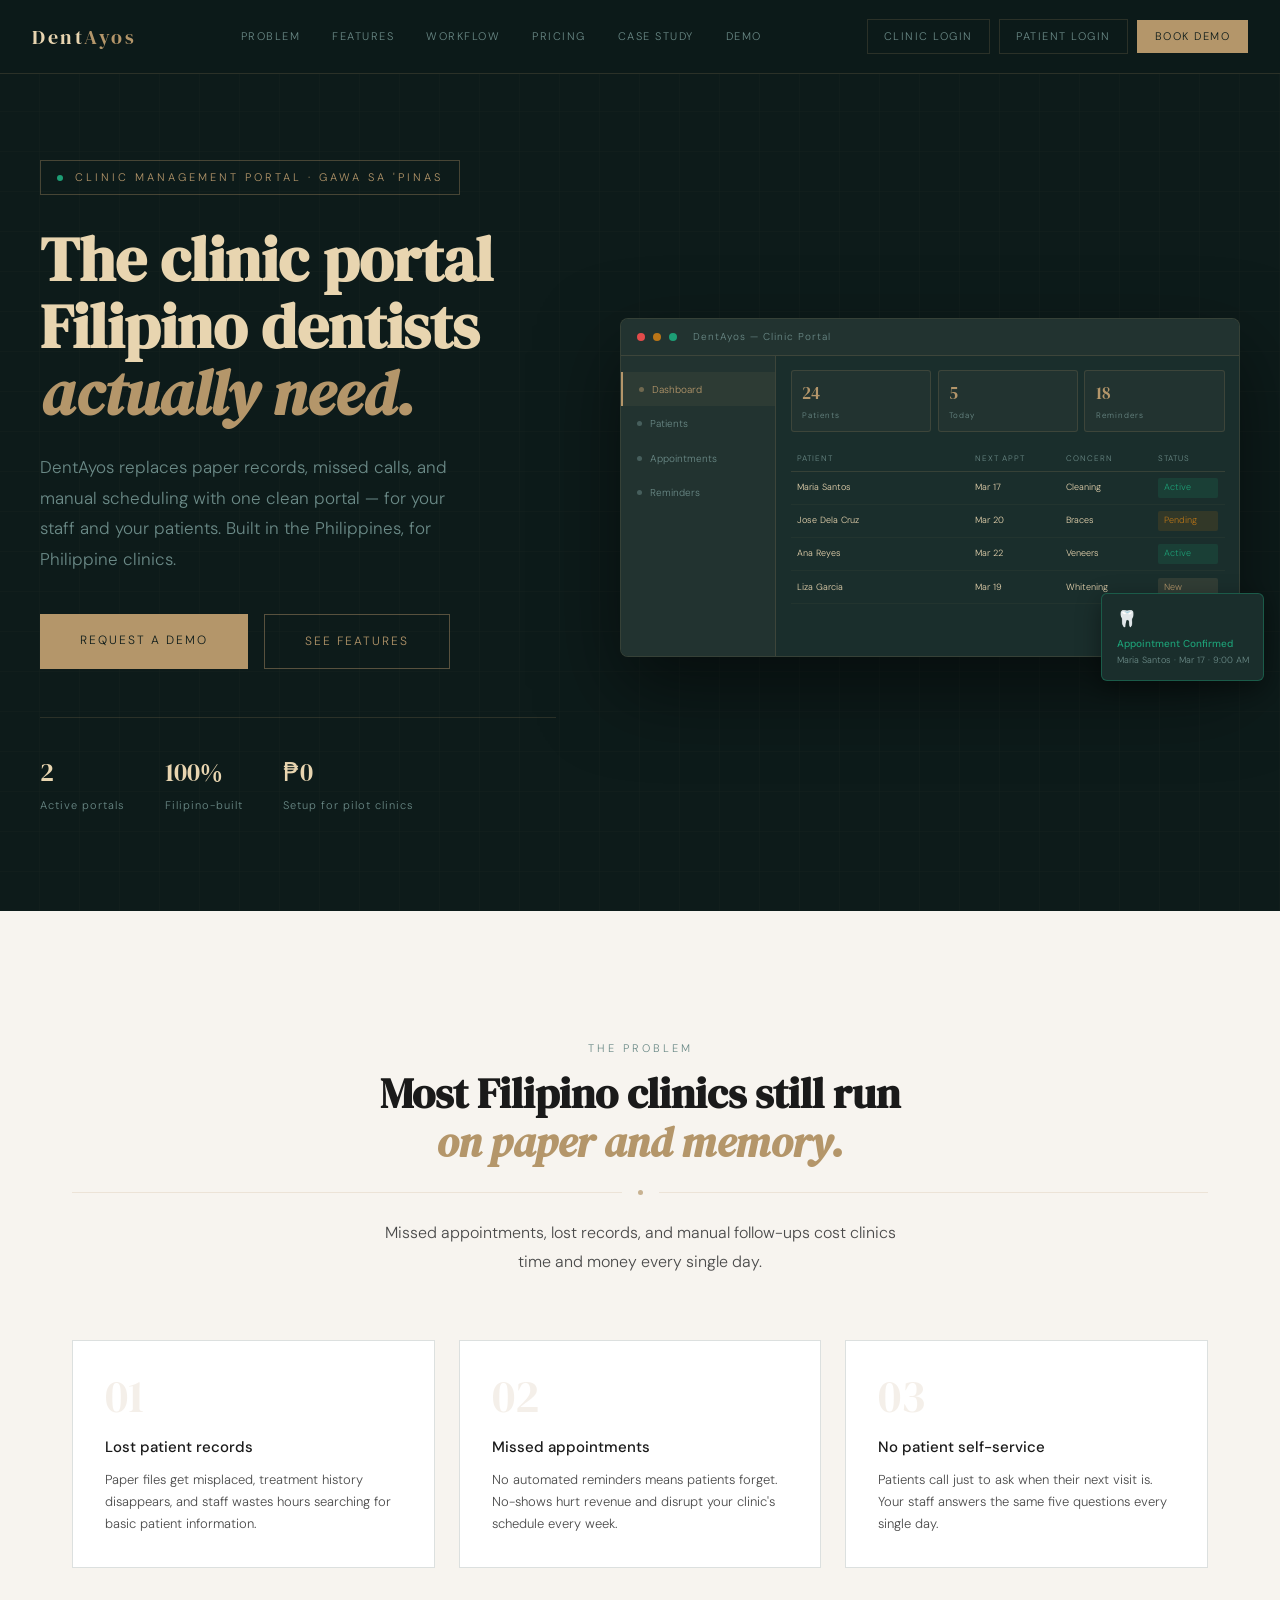
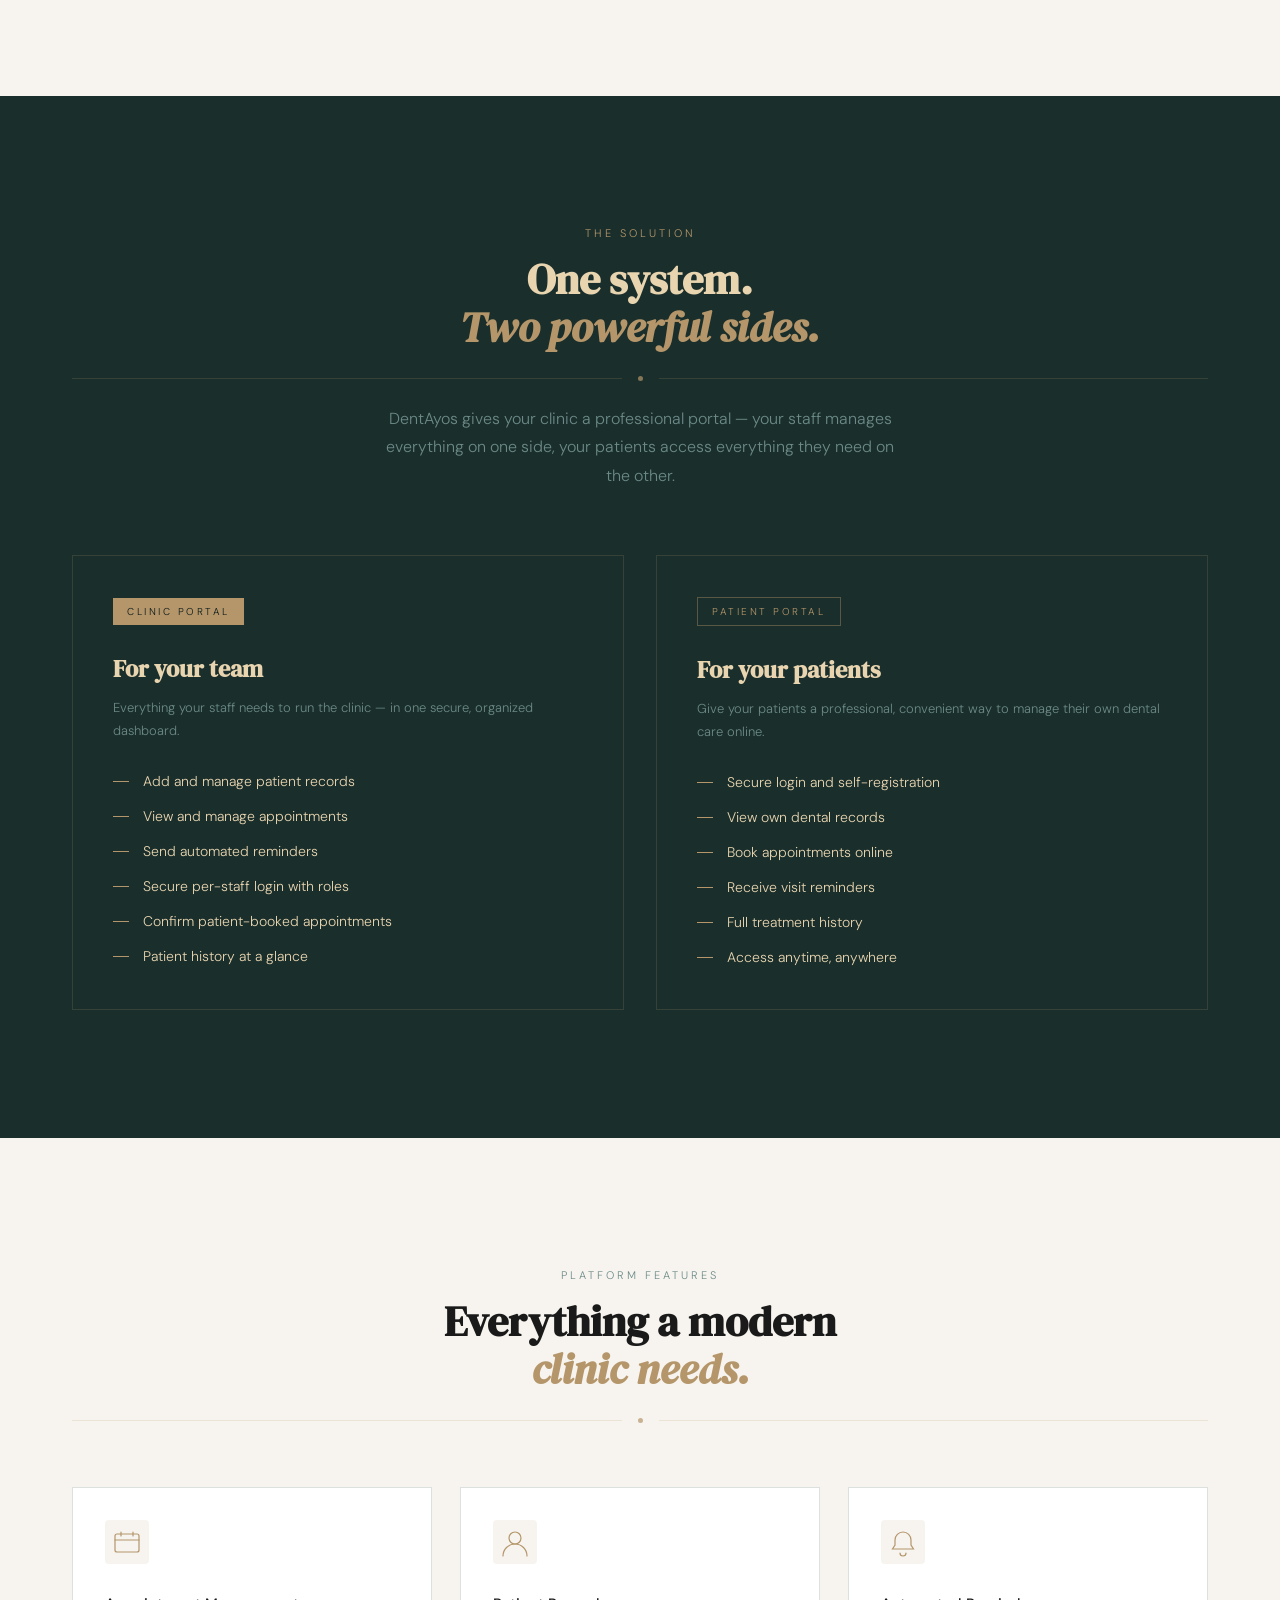
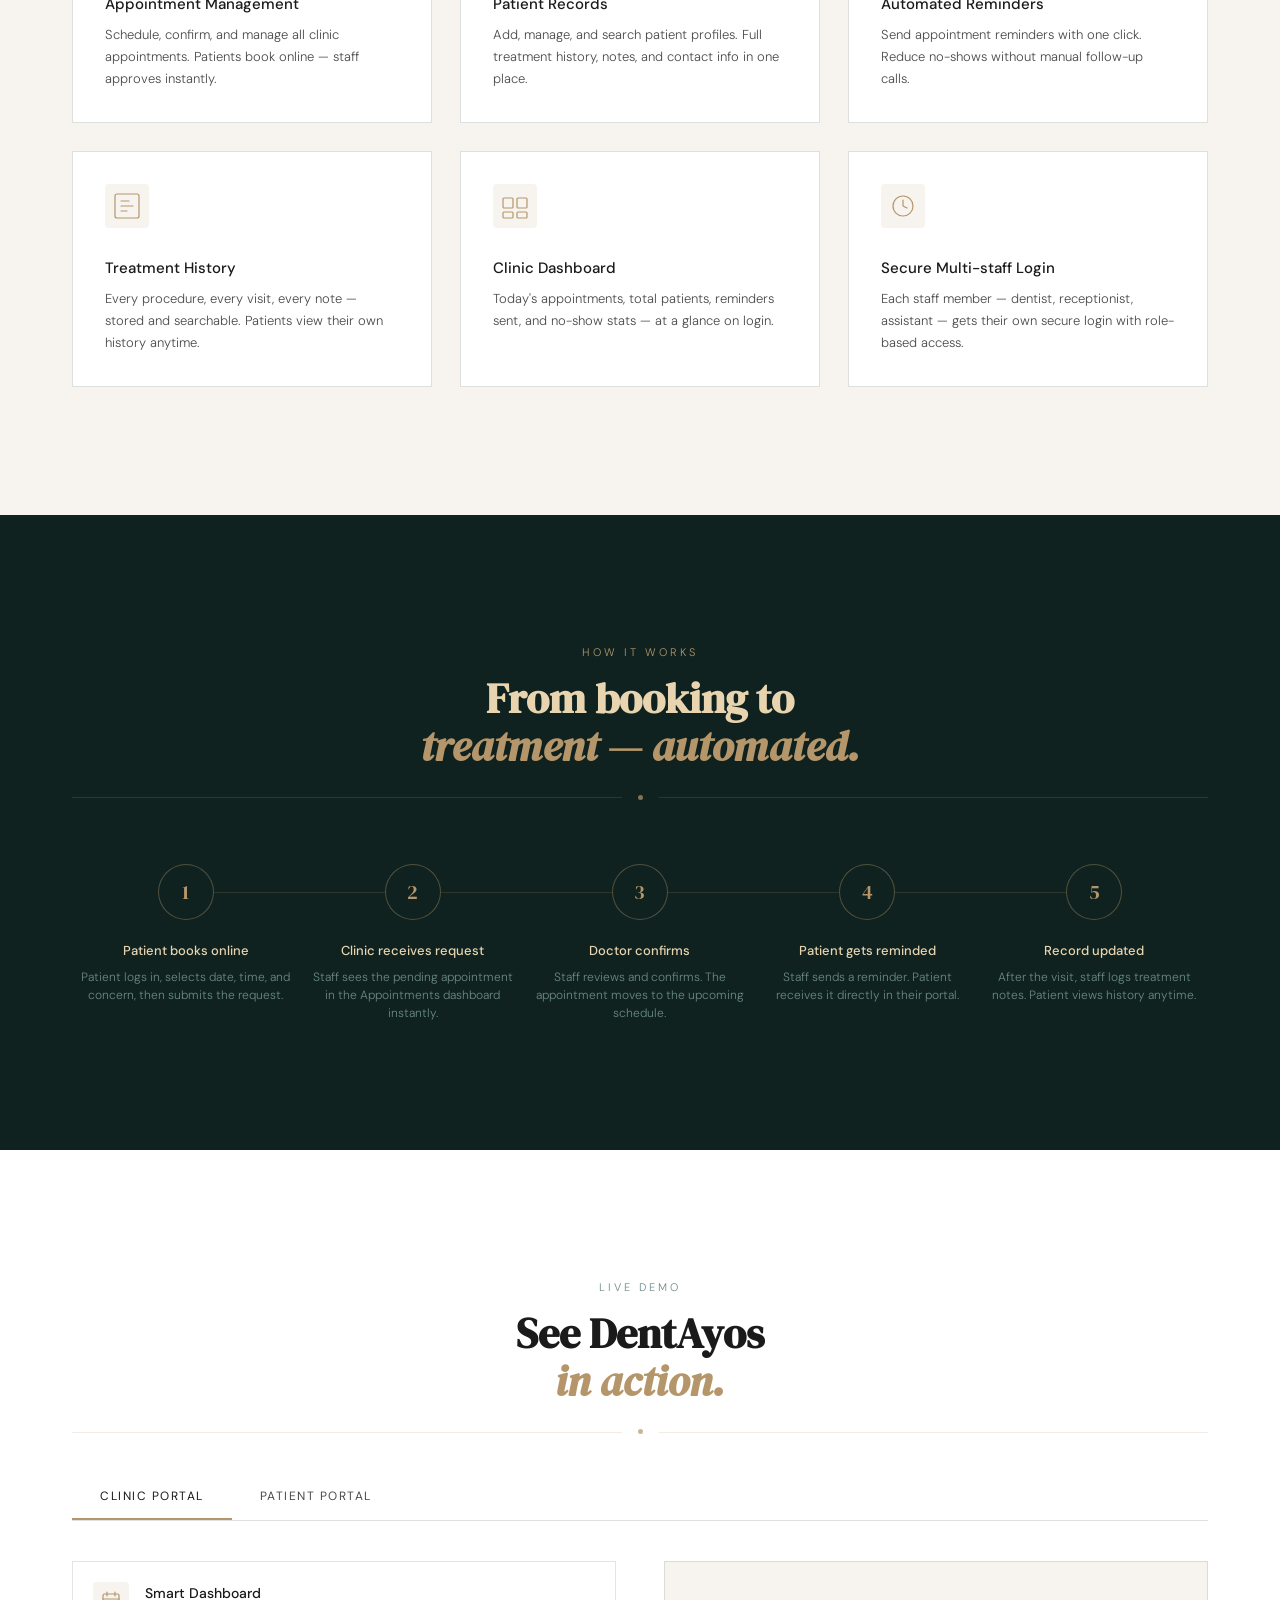
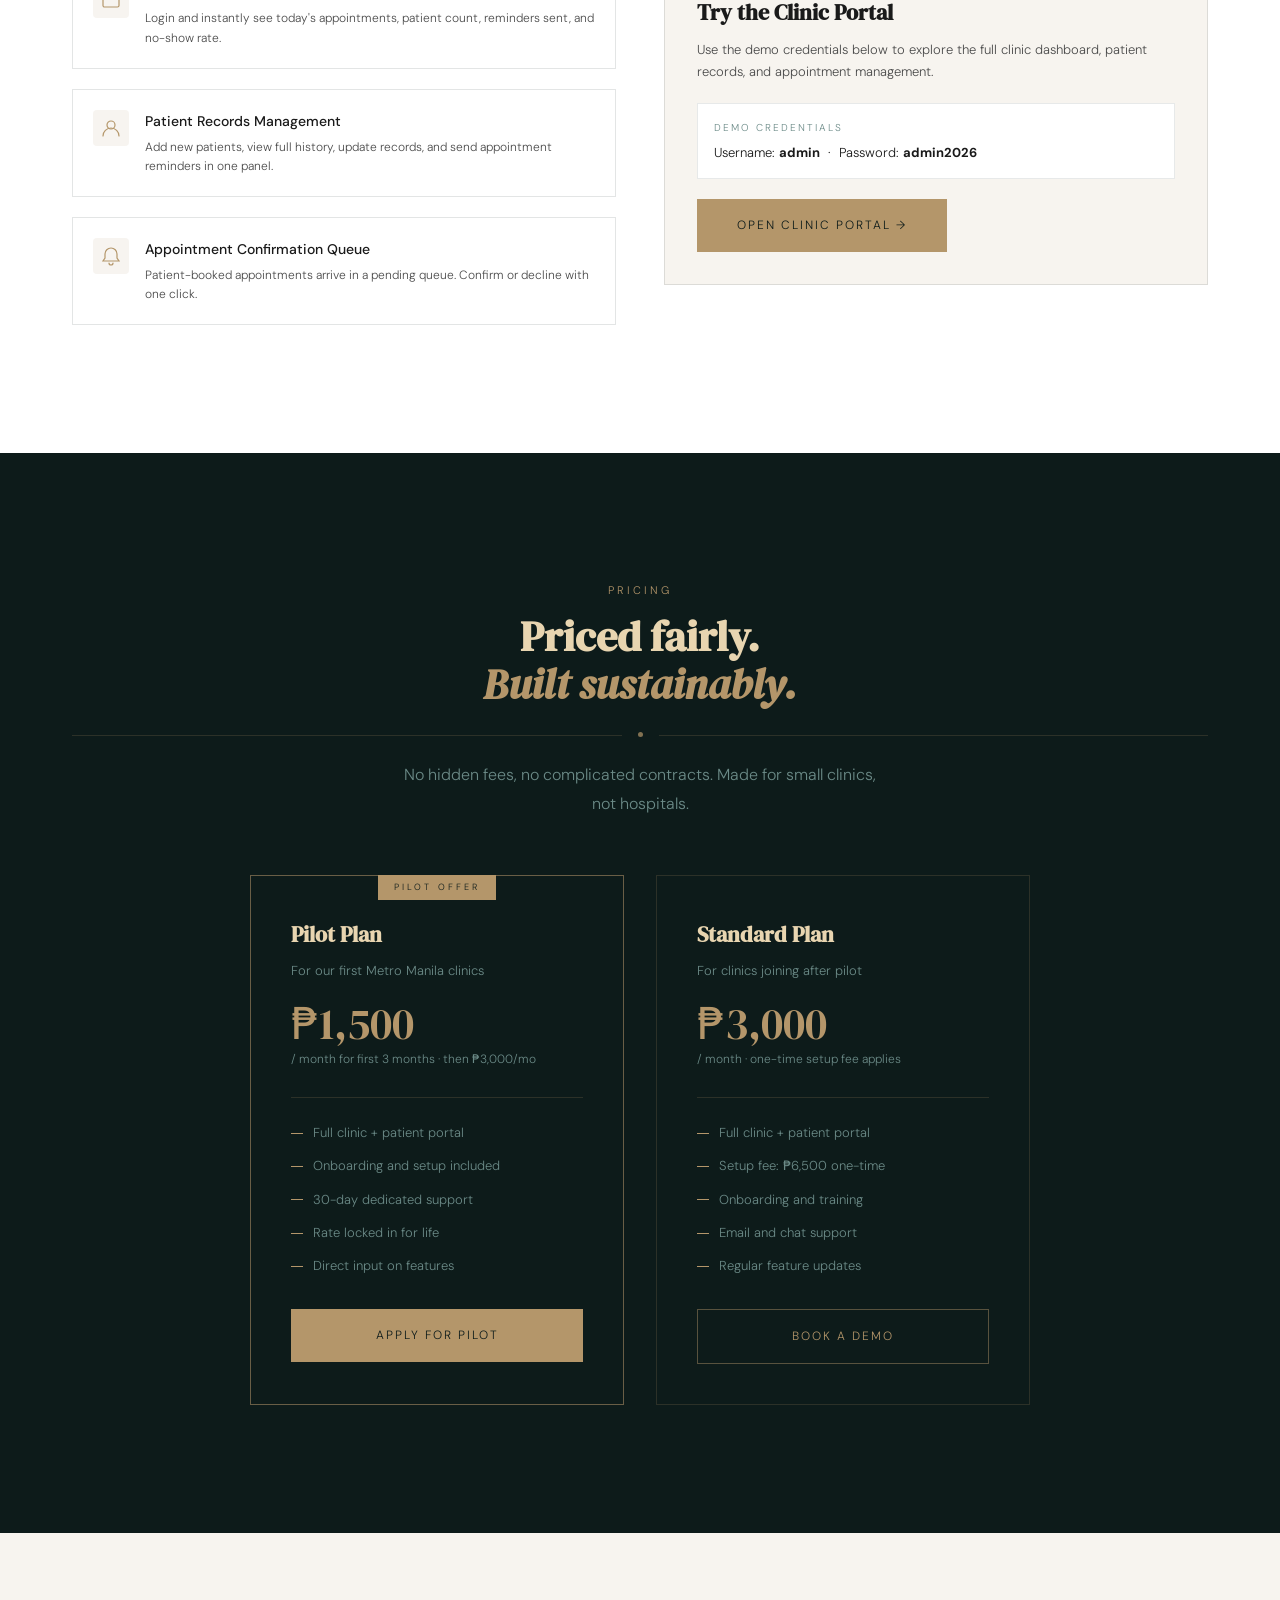
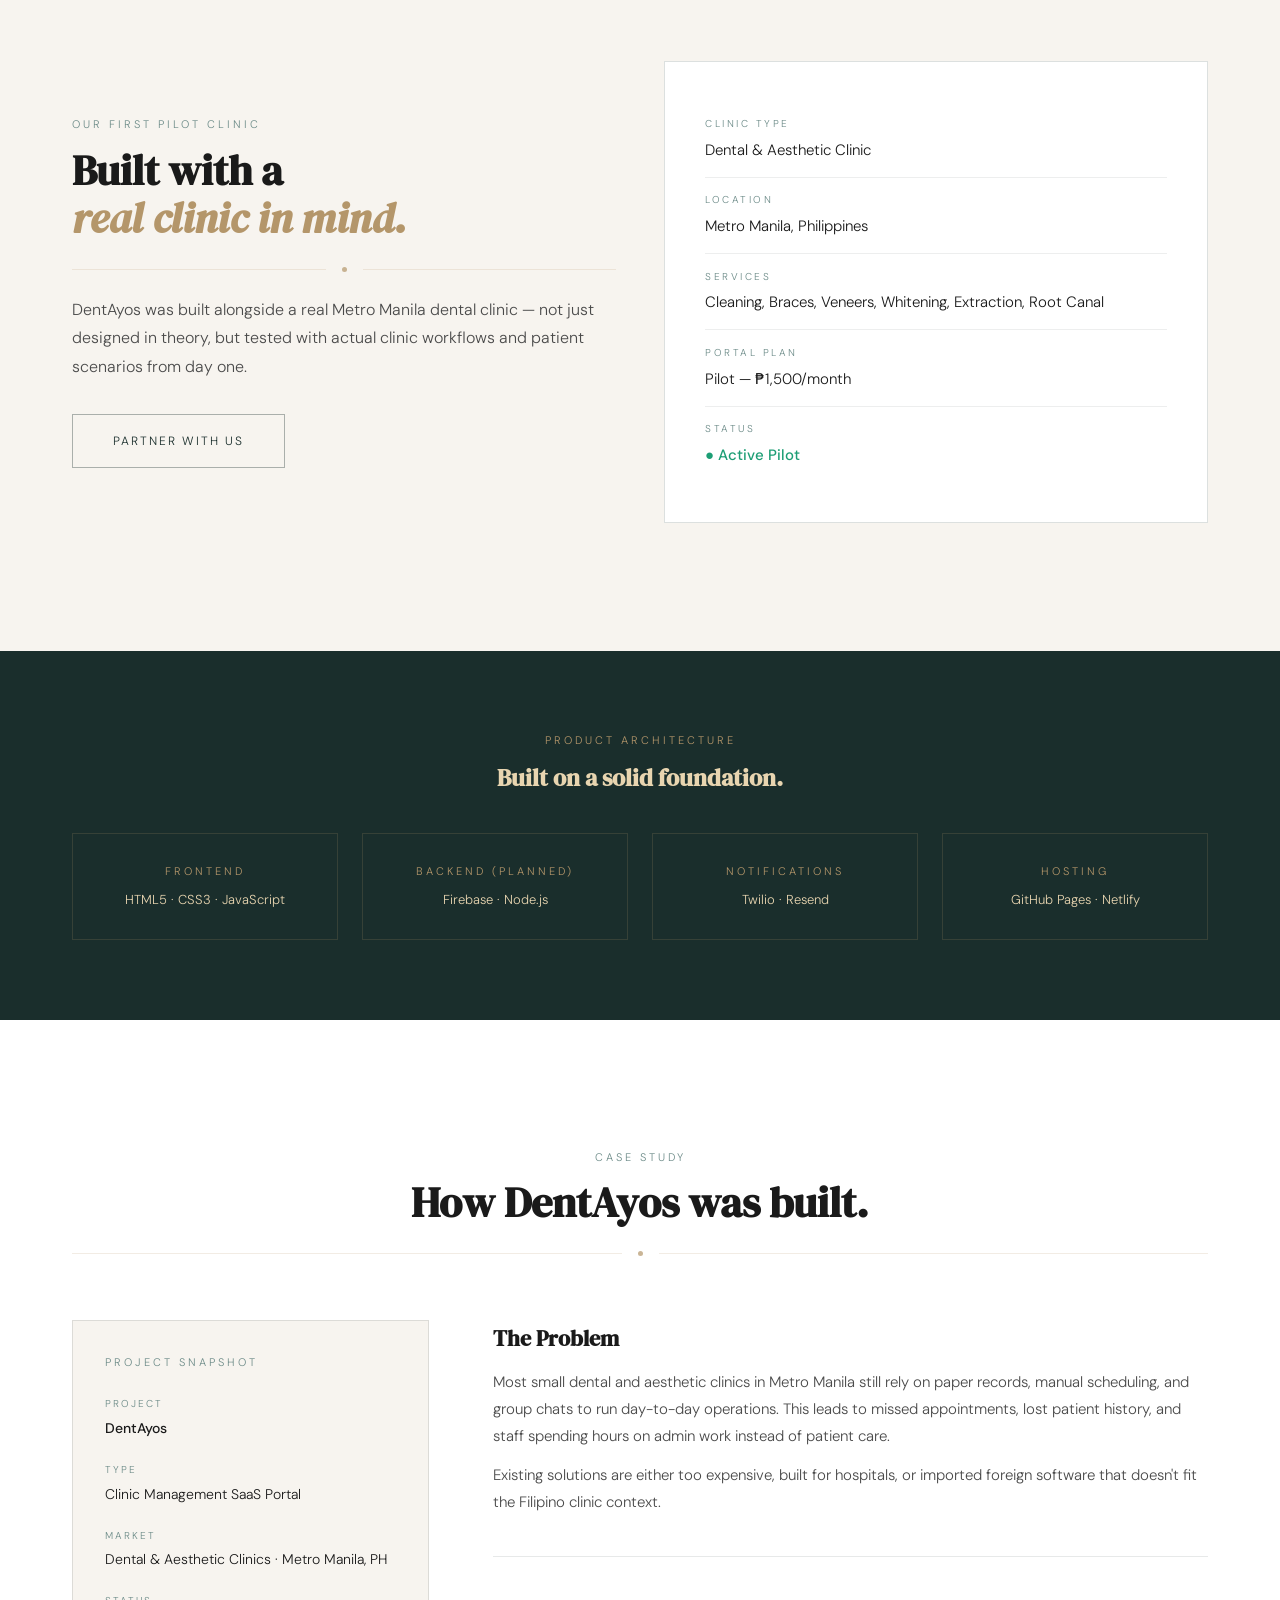
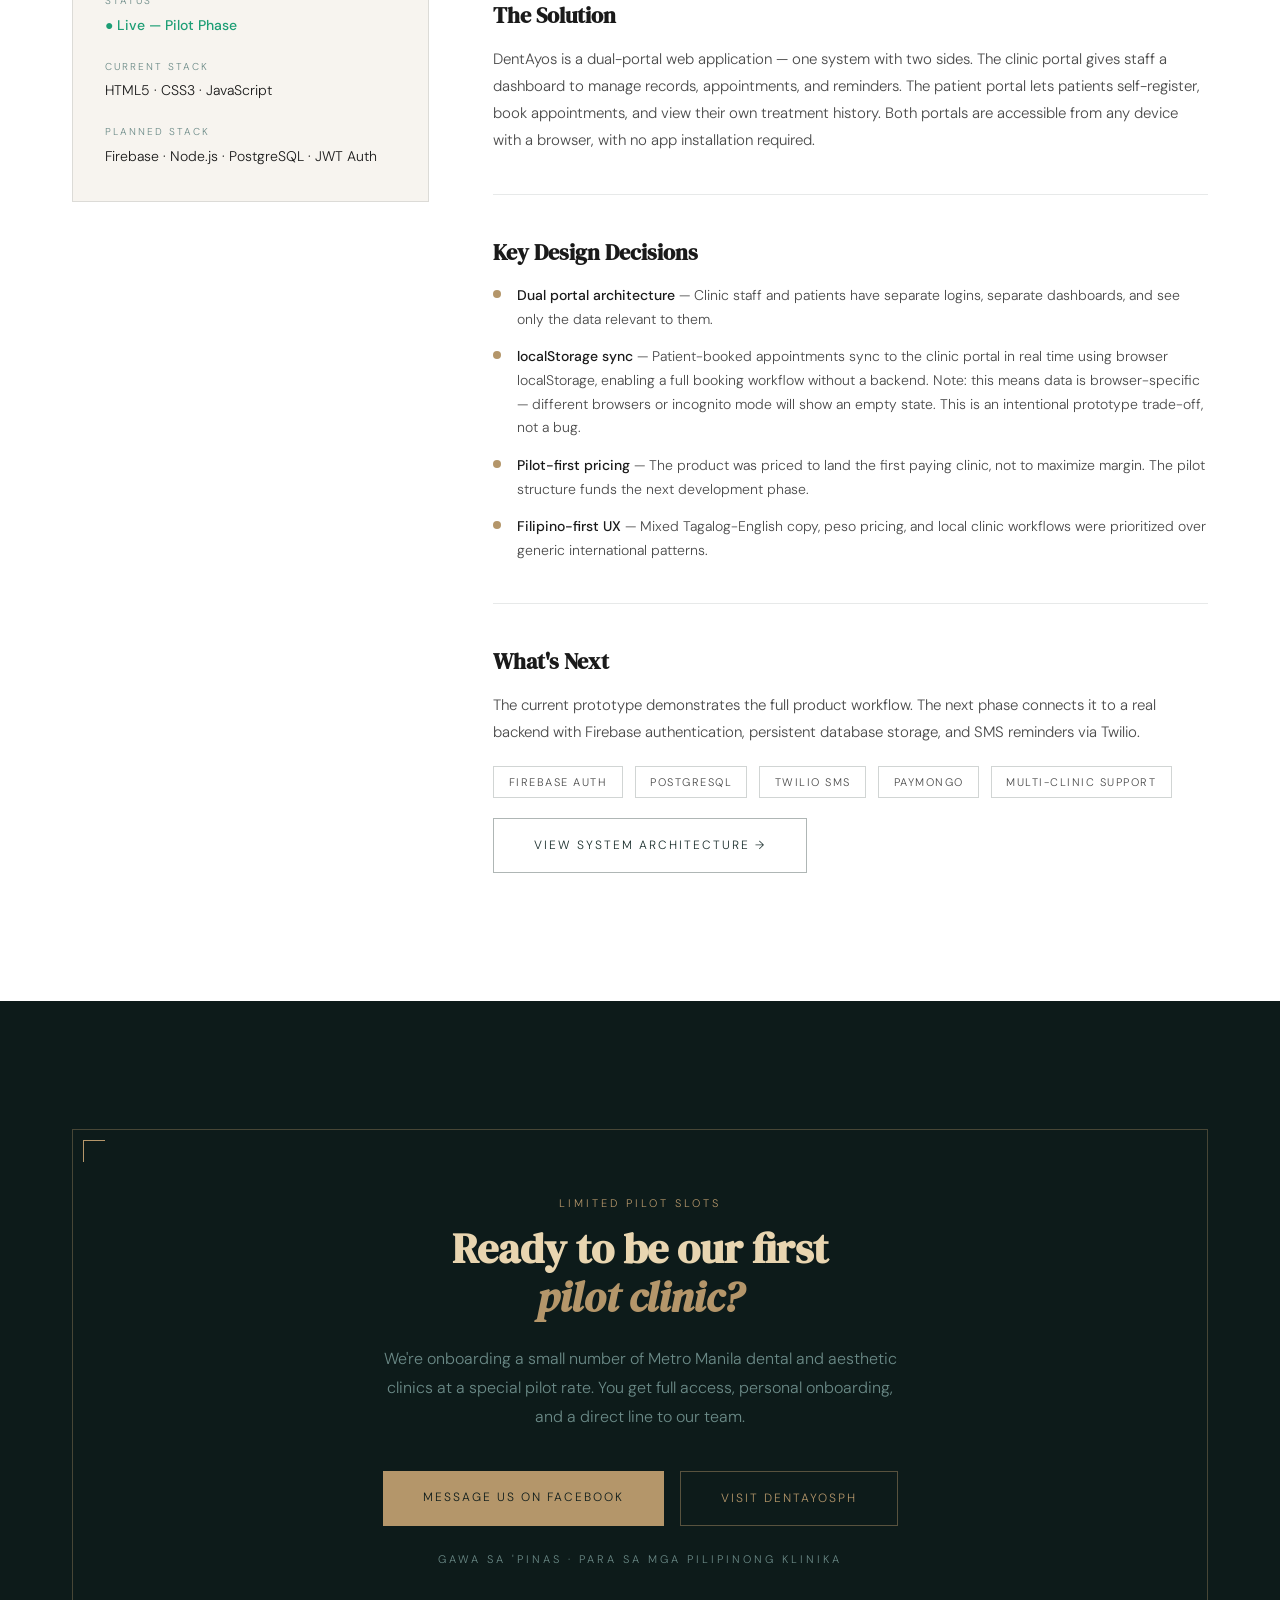
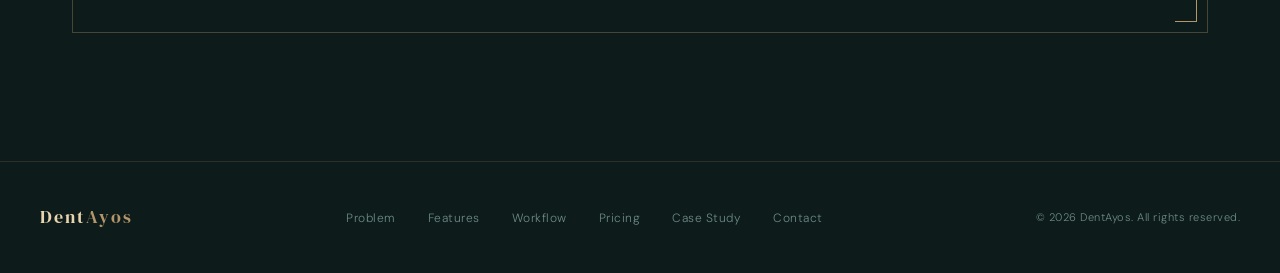
==== index.html @ f23594e4 "Link architecture page from case study" ====
<!DOCTYPE html>
<html lang="en">
<head>
<meta charset="UTF-8">
<meta name="viewport" content="width=device-width, initial-scale=1.0">
<meta http-equiv="Cache-Control" content="no-cache, no-store, must-revalidate">
<meta http-equiv="Pragma" content="no-cache">
<meta http-equiv="Expires" content="0">
<title>DentAyos — Clinic Management Portal for Dental & Aesthetic Clinics</title>
<meta name="description" content="DentAyos is a Filipino-built clinic management portal for dental and aesthetic clinics. Manage appointments, patient records, and clinic operations in one place.">
<link href="https://fonts.googleapis.com/css2?family=DM+Serif+Display:ital@0;1&family=DM+Sans:wght@300;400;500&display=swap" rel="stylesheet">
<style>
/* TOKENS */
:root {
  --dark:#0D1B1A; --dark2:#1A2E2C; --dark3:#223330;
  --gold:#B4966A; --gold-lt:#D4B896; --cream:#E8D5B0;
  --teal:#6B8A87; --success:#1D9E75; --muted:#6B8A87;
  --border:rgba(180,150,106,0.18);
  --alt:#F7F4EF; --mid:#0F2220;
  --tx:#1A1A1A; --tx2:#4A4A4A;
}
*,*::before,*::after{margin:0;padding:0;box-sizing:border-box;}
html{scroll-behavior:smooth;}
body{background:var(--dark);color:var(--cream);font-family:'DM Sans',sans-serif;font-weight:300;overflow-x:hidden;line-height:1.7;}
a{color:inherit;text-decoration:none;}
ul{list-style:none;}
:focus-visible{outline:2px solid var(--gold);outline-offset:3px;}

/* TYPOGRAPHY */
.t-hero{font-family:'DM Serif Display',serif;font-size:clamp(40px,5.5vw,62px);line-height:1.08;}
.t-section{font-family:'DM Serif Display',serif;font-size:clamp(28px,3.5vw,42px);line-height:1.15;}
.t-sub{font-family:'DM Serif Display',serif;font-size:clamp(18px,2.2vw,24px);line-height:1.3;}
.t-label{font-size:11px;letter-spacing:3px;text-transform:uppercase;}
em{font-style:italic;color:var(--gold);}

/* LAYOUT */
.container{max-width:1200px;margin:0 auto;padding:0 2rem;}
.section{padding:8rem 0;}
.section-sm{padding:5rem 0;}
.text-center{text-align:center;}
.grid-2{display:grid;grid-template-columns:1fr 1fr;gap:3rem;align-items:center;}
.grid-3{display:grid;grid-template-columns:repeat(3,1fr);gap:2rem;}
.grid-4{display:grid;grid-template-columns:repeat(4,1fr);gap:1.5rem;}

/* BANDS */
.band-dark{background:var(--dark);color:var(--cream);}
.band-dark2{background:var(--dark2);color:var(--cream);}
.band-mid{background:var(--mid);color:var(--cream);}
.band-light{background:var(--alt);color:var(--tx);}
.band-white{background:#fff;color:var(--tx);}

/* DIVIDER */
.gold-rule{display:flex;align-items:center;gap:1rem;margin:1.5rem 0;}
.gold-rule::before,.gold-rule::after{content:'';flex:1;height:0.5px;background:var(--border);}
.gold-dot{width:5px;height:5px;border-radius:50%;background:var(--gold);opacity:.7;}

/* BUTTONS */
.btn-primary{display:inline-block;font-size:12px;letter-spacing:2px;text-transform:uppercase;padding:1rem 2.5rem;background:var(--gold);color:var(--dark);transition:background .25s,transform .2s;border:none;cursor:pointer;font-family:'DM Sans',sans-serif;}
.btn-primary:hover{background:var(--cream);transform:translateY(-2px);}
.btn-secondary{display:inline-block;font-size:12px;letter-spacing:2px;text-transform:uppercase;padding:1rem 2.5rem;border:0.5px solid rgba(180,150,106,.45);color:var(--gold);transition:all .25s;background:transparent;cursor:pointer;font-family:'DM Sans',sans-serif;}
.btn-secondary:hover{border-color:var(--gold);color:var(--cream);transform:translateY(-2px);}
.btn-outline{display:inline-block;font-size:12px;letter-spacing:2px;text-transform:uppercase;padding:1rem 2.5rem;border:0.5px solid rgba(26,46,44,.35);color:var(--dark2);transition:all .25s;background:transparent;cursor:pointer;font-family:'DM Sans',sans-serif;}
.btn-outline:hover{background:var(--dark2);color:var(--cream);}
.btn-group{display:flex;gap:1rem;flex-wrap:wrap;}

/* HEADER */
header{position:fixed;top:0;left:0;right:0;z-index:100;padding:1.2rem 2rem;display:flex;justify-content:space-between;align-items:center;background:rgba(13,27,26,.94);border-bottom:0.5px solid var(--border);backdrop-filter:blur(14px);}
.nav-logo{font-family:'DM Serif Display',serif;font-size:20px;letter-spacing:2.5px;color:var(--cream);}
.nav-logo span{color:var(--gold);}
.nav-links{display:flex;gap:2rem;}
.nav-links a{font-size:11px;letter-spacing:1.5px;text-transform:uppercase;color:var(--teal);transition:color .2s;}
.nav-links a:hover{color:var(--gold);}
.nav-right{display:flex;gap:.6rem;align-items:center;}
.btn-nav{font-size:11px;letter-spacing:1.5px;text-transform:uppercase;padding:.45rem 1rem;border:0.5px solid var(--border);color:var(--teal);transition:all .2s;background:transparent;cursor:pointer;font-family:'DM Sans',sans-serif;}
.btn-nav:hover{border-color:var(--gold);color:var(--gold);}
.btn-nav-cta{font-size:11px;letter-spacing:1.5px;text-transform:uppercase;padding:.45rem 1.1rem;background:var(--gold);color:var(--dark);transition:background .2s;border:none;cursor:pointer;font-family:'DM Sans',sans-serif;}
.btn-nav-cta:hover{background:var(--cream);}

/* HERO */
.hero{min-height:100vh;display:flex;align-items:center;padding:10rem 2rem 6rem;position:relative;overflow:hidden;}
.hero-grid{display:grid;grid-template-columns:5fr 6fr;gap:4rem;align-items:center;max-width:1200px;margin:0 auto;width:100%;}
.hero-bg{position:absolute;inset:0;pointer-events:none;opacity:.05;background-image:repeating-linear-gradient(0deg,transparent,transparent 39px,rgba(180,150,106,.5) 39px,rgba(180,150,106,.5) 40px),repeating-linear-gradient(90deg,transparent,transparent 39px,rgba(180,150,106,.5) 39px,rgba(180,150,106,.5) 40px);}
.hero-tag{display:inline-flex;align-items:center;gap:.75rem;font-size:11px;letter-spacing:3px;text-transform:uppercase;color:var(--gold);border:0.5px solid rgba(180,150,106,.35);padding:.45rem 1rem;margin-bottom:2rem;opacity:0;animation:fadeUp .7s ease forwards .2s;}
.hero-tagdot{width:6px;height:6px;border-radius:50%;background:var(--success);}
.hero-title{opacity:0;animation:fadeUp .7s ease forwards .4s;margin-bottom:1.5rem;}
.hero-desc{font-size:17px;color:var(--teal);line-height:1.8;max-width:440px;margin-bottom:2.5rem;opacity:0;animation:fadeUp .7s ease forwards .6s;}
.hero-actions{opacity:0;animation:fadeUp .7s ease forwards .8s;}
.hero-stats{display:flex;gap:2.5rem;margin-top:3rem;padding-top:2rem;border-top:0.5px solid var(--border);opacity:0;animation:fadeUp .7s ease forwards 1s;}
.stat-val{font-family:'DM Serif Display',serif;font-size:26px;color:var(--cream);}
.stat-lbl{font-size:11px;color:var(--teal);letter-spacing:1px;margin-top:2px;}

/* MOCKUP */
.hero-mockup{opacity:0;animation:fadeUp .7s ease forwards .5s;position:relative;}
.m-frame{background:var(--dark2);border:0.5px solid var(--border);border-radius:8px;overflow:hidden;box-shadow:0 32px 80px rgba(0,0,0,.5);}
.m-bar{background:var(--dark3);padding:.6rem 1rem;display:flex;align-items:center;gap:.5rem;border-bottom:0.5px solid var(--border);}
.m-dot{width:8px;height:8px;border-radius:50%;}
.m-title{font-size:10px;color:var(--teal);letter-spacing:1px;margin-left:.5rem;}
.m-body{display:grid;grid-template-columns:155px 1fr;min-height:300px;}
.m-sidebar{background:var(--dark3);border-right:0.5px solid var(--border);padding:1rem 0;}
.m-nav{padding:.55rem 1rem;font-size:10px;color:var(--teal);display:flex;align-items:center;gap:.5rem;}
.m-nav.active{color:var(--gold);background:rgba(180,150,106,.08);border-left:2px solid var(--gold);}
.m-navdot{width:5px;height:5px;border-radius:50%;background:currentColor;opacity:.5;flex-shrink:0;}
.m-main{padding:.9rem;}
.m-stats{display:grid;grid-template-columns:repeat(3,1fr);gap:.4rem;margin-bottom:.9rem;}
.m-stat{background:var(--dark3);border:0.5px solid var(--border);padding:.5rem .65rem;border-radius:3px;}
.m-sv{font-family:'DM Serif Display',serif;font-size:17px;color:var(--gold);}
.m-sl{font-size:8px;color:var(--teal);letter-spacing:1px;margin-top:1px;}
.m-thead{display:grid;grid-template-columns:2fr 1fr 1fr .7fr;gap:.4rem;padding:.35rem .4rem;border-bottom:0.5px solid var(--border);}
.m-thead span{font-size:8px;color:var(--teal);letter-spacing:1px;text-transform:uppercase;}
.m-row{display:grid;grid-template-columns:2fr 1fr 1fr .7fr;gap:.4rem;padding:.4rem .4rem;border-bottom:0.5px solid rgba(180,150,106,.05);align-items:center;}
.m-row span{font-size:9px;color:var(--cream);}
.mbadge{font-size:8px;padding:2px 6px;border-radius:2px;display:inline-block;}
.mbadge.active{background:rgba(29,158,117,.15);color:#1D9E75;}
.mbadge.pending{background:rgba(186,117,23,.15);color:#BA7517;}
.mbadge.new{background:rgba(180,150,106,.15);color:var(--gold);}
.m-float{position:absolute;bottom:-1.5rem;right:-1.5rem;background:var(--dark2);border:0.5px solid rgba(29,158,117,.4);border-radius:6px;padding:.7rem .9rem;box-shadow:0 8px 24px rgba(0,0,0,.4);}
.m-fi{font-size:16px;margin-bottom:3px;}
.m-ft{font-size:10px;color:var(--success);font-weight:500;}
.m-fs{font-size:9px;color:var(--teal);margin-top:1px;}

/* PROBLEM */
.prob-grid{display:grid;grid-template-columns:repeat(3,1fr);gap:1.5rem;margin-top:4rem;}
.prob-card{padding:2rem;border:0.5px solid rgba(26,46,44,.15);background:#fff;transition:border-color .3s;}
.prob-card:hover{border-color:rgba(180,150,106,.4);}
.prob-num{font-family:'DM Serif Display',serif;font-size:46px;color:rgba(180,150,106,.15);line-height:1;margin-bottom:1rem;}
.prob-card h4{font-size:15px;font-weight:500;color:var(--tx);margin-bottom:.5rem;}
.prob-card p{font-size:13px;color:var(--tx2);line-height:1.7;}

/* SOLUTION */
.portal-cards{display:grid;grid-template-columns:1fr 1fr;gap:2rem;margin-top:4rem;}
.portal-card{border:0.5px solid var(--border);padding:2.5rem;transition:border-color .3s,transform .3s;position:relative;}
.portal-card::before{content:'';position:absolute;top:0;left:0;right:0;height:2px;background:var(--gold);opacity:0;transition:opacity .3s;}
.portal-card:hover{border-color:rgba(180,150,106,.5);transform:translateY(-4px);}
.portal-card:hover::before{opacity:1;}
.pbadge{font-size:10px;letter-spacing:2.5px;text-transform:uppercase;padding:.3rem .9rem;display:inline-block;margin-bottom:1.5rem;}
.pbadge.clinic{background:var(--gold);color:var(--dark);}
.pbadge.patient{background:transparent;border:0.5px solid rgba(180,150,106,.4);color:var(--gold);}
.portal-card h3{font-family:'DM Serif Display',serif;font-size:24px;color:var(--cream);margin-bottom:.5rem;}
.portal-card>p{font-size:13px;color:var(--teal);margin-bottom:1.75rem;line-height:1.7;}
.flist{display:flex;flex-direction:column;gap:.7rem;}
.flist li{display:flex;align-items:center;gap:.85rem;font-size:14px;color:var(--cream);}
.flist li::before{content:'';width:16px;height:.5px;background:var(--gold);flex-shrink:0;}

/* FEATURES */
.feat-grid{display:grid;grid-template-columns:repeat(3,1fr);gap:1.75rem;margin-top:4rem;}
.feat-card{padding:2rem;border:0.5px solid rgba(26,46,44,.15);background:#fff;transition:border-color .3s,transform .3s,box-shadow .3s;}
.feat-card:hover{border-color:rgba(180,150,106,.45);transform:translateY(-3px);box-shadow:0 12px 32px rgba(180,150,106,.07);}
.feat-icon{width:44px;height:44px;margin-bottom:1.25rem;}
.feat-card h4{font-size:15px;font-weight:500;color:var(--tx);margin-bottom:.4rem;}
.feat-card p{font-size:13px;color:var(--tx2);line-height:1.7;}

/* WORKFLOW */
.wf-steps{display:grid;grid-template-columns:repeat(5,1fr);gap:0;margin-top:4rem;position:relative;}
.wf-steps::before{content:'';position:absolute;top:28px;left:10%;right:10%;height:.5px;background:var(--border);}
.wf-step{text-align:center;padding:0 .5rem;}
.wf-circle{width:56px;height:56px;border:0.5px solid rgba(180,150,106,.4);border-radius:50%;display:flex;align-items:center;justify-content:center;margin:0 auto 1.25rem;font-family:'DM Serif Display',serif;font-size:20px;color:var(--gold);background:var(--mid);position:relative;z-index:1;transition:background .3s,border-color .3s;}
.wf-step:hover .wf-circle{background:var(--dark2);border-color:var(--gold);}
.wf-step h4{font-size:13px;font-weight:500;color:var(--cream);margin-bottom:.4rem;}
.wf-step p{font-size:12px;color:var(--teal);line-height:1.5;}

/* DEMO TABS */
.demo-tabs{display:flex;border-bottom:0.5px solid rgba(26,46,44,.15);margin-bottom:2.5rem;}
.demo-tab{font-size:12px;letter-spacing:1.5px;text-transform:uppercase;padding:.85rem 1.75rem;cursor:pointer;border-bottom:2px solid transparent;color:var(--tx2);transition:all .25s;background:none;border-left:none;border-right:none;border-top:none;font-family:'DM Sans',sans-serif;}
.demo-tab.active{color:var(--tx);border-bottom-color:var(--gold);}
.demo-panel{display:none;}
.demo-panel.active{display:grid;grid-template-columns:1fr 1fr;gap:3rem;align-items:start;}
.demo-feats{display:flex;flex-direction:column;gap:1.25rem;}
.demo-feat{display:flex;gap:1rem;padding:1.25rem;border:0.5px solid rgba(26,46,44,.12);transition:border-color .25s;}
.demo-feat:hover{border-color:rgba(180,150,106,.4);}
.demo-feat-ico{width:36px;height:36px;background:rgba(180,150,106,.1);border-radius:4px;display:flex;align-items:center;justify-content:center;flex-shrink:0;}
.demo-feat h5{font-size:14px;font-weight:500;color:var(--tx);margin-bottom:.25rem;}
.demo-feat p{font-size:12px;color:var(--tx2);line-height:1.6;}
.demo-cta{padding:2rem;background:var(--alt);border:0.5px solid rgba(26,46,44,.12);}
.demo-cta h4{font-family:'DM Serif Display',serif;font-size:22px;color:var(--tx);margin-bottom:.5rem;}
.demo-cta p{font-size:13px;color:var(--tx2);margin-bottom:1.25rem;line-height:1.7;}
.cred-box{background:#fff;border:0.5px solid rgba(26,46,44,.1);padding:.9rem 1rem;margin-bottom:1.25rem;font-size:13px;color:var(--tx);}
.cred-label{font-size:10px;letter-spacing:2px;text-transform:uppercase;color:var(--teal);margin-bottom:.4rem;}

/* PRICING */
.price-grid{display:grid;grid-template-columns:1fr 1fr;gap:2rem;max-width:780px;margin:3.5rem auto 0;}
.price-card{border:0.5px solid var(--border);padding:2.5rem;position:relative;transition:border-color .3s,transform .3s;}
.price-card.featured{border-color:rgba(180,150,106,.55);}
.price-card.featured::before{content:'PILOT OFFER';position:absolute;top:-1px;left:50%;transform:translateX(-50%);font-size:9px;letter-spacing:3px;color:var(--dark);background:var(--gold);padding:.3rem 1rem;white-space:nowrap;}
.price-card:hover{border-color:rgba(180,150,106,.5);transform:translateY(-4px);}
.price-card h3{font-family:'DM Serif Display',serif;font-size:22px;color:var(--cream);margin-bottom:.4rem;}
.price-num{font-family:'DM Serif Display',serif;font-size:44px;color:var(--gold);line-height:1;margin:1.25rem 0 .2rem;}
.price-note{font-size:12px;color:var(--teal);margin-bottom:1.75rem;}
.price-hr{height:.5px;background:var(--border);margin:1.5rem 0;}
.price-feats{display:flex;flex-direction:column;gap:.7rem;margin-bottom:2rem;}
.price-feats li{font-size:13px;color:var(--teal);display:flex;gap:.65rem;align-items:center;}
.price-feats li::before{content:'';width:12px;height:.5px;background:var(--gold);flex-shrink:0;}

/* CLINIC CARD */
.clinic-card{padding:2.5rem;border:0.5px solid rgba(26,46,44,.15);background:#fff;}
.cl-row{padding:.85rem 0;border-bottom:.5px solid rgba(26,46,44,.08);}
.cl-row:last-child{border-bottom:none;}
.cl-label{font-size:10px;letter-spacing:2.5px;text-transform:uppercase;color:var(--teal);margin-bottom:.35rem;}
.cl-val{font-size:15px;color:var(--tx);}

/* CONTACT */
.contact-box{border:0.5px solid rgba(180,150,106,.35);padding:4rem;text-align:center;position:relative;}
.contact-box::before{content:'';position:absolute;top:10px;left:10px;width:22px;height:22px;border-top:.5px solid var(--gold);border-left:.5px solid var(--gold);}
.contact-box::after{content:'';position:absolute;bottom:10px;right:10px;width:22px;height:22px;border-bottom:.5px solid var(--gold);border-right:.5px solid var(--gold);}

/* FOOTER */
footer{border-top:.5px solid var(--border);padding:2.5rem 2rem;}
.footer-inner{max-width:1200px;margin:0 auto;display:flex;justify-content:space-between;align-items:center;flex-wrap:wrap;gap:1rem;}
.footer-logo{font-family:'DM Serif Display',serif;font-size:18px;letter-spacing:2px;color:var(--cream);}
.footer-logo span{color:var(--gold);}
.footer-links{display:flex;gap:2rem;}
.footer-links a{font-size:12px;color:var(--teal);letter-spacing:.5px;transition:color .2s;}
.footer-links a:hover{color:var(--gold);}
.footer-copy{font-size:11px;color:var(--teal);letter-spacing:.5px;}

/* CARD DARK */
.card-dark{background:var(--dark2);border:.5px solid var(--border);padding:1.75rem;}

/* BACK TO TOP */
#back-to-top{position:fixed;bottom:2rem;right:2rem;width:42px;height:42px;background:var(--gold);border:none;color:var(--dark);font-size:20px;cursor:pointer;display:none;align-items:center;justify-content:center;z-index:400;transition:background .2s;}
#back-to-top:hover{background:var(--cream);}

/* ANIMATIONS */
@keyframes fadeUp{from{opacity:0;transform:translateY(22px);}to{opacity:1;transform:translateY(0);}}
.reveal{opacity:0;transform:translateY(28px);transition:opacity .7s ease,transform .7s ease;}
.reveal.visible{opacity:1;transform:translateY(0);}

/* RESPONSIVE */
@media(max-width:900px){
  .hero-grid,.grid-2,.portal-cards,.price-grid,.demo-panel.active{grid-template-columns:1fr;}
  .hero-mockup{display:none;}
  .feat-grid,.prob-grid{grid-template-columns:1fr 1fr;}
  .wf-steps{grid-template-columns:1fr 1fr;}
  .wf-steps::before{display:none;}
  .grid-4{grid-template-columns:1fr 1fr;}
  .nav-links{display:none;}
  .section{padding:5rem 0;}
  .cs-grid{grid-template-columns:1fr !important;}
}
@media(max-width:600px){
  .feat-grid,.prob-grid,.grid-3,.grid-4,.wf-steps{grid-template-columns:1fr;}
  .btn-group{flex-direction:column;}
  .contact-box{padding:2.5rem 1.5rem;}
  .footer-inner{flex-direction:column;text-align:center;}
  .footer-links{flex-wrap:wrap;justify-content:center;}
}
</style>
</head>
<body>

<header role="banner">
  <a href="#" class="nav-logo" aria-label="DentAyos home">Dent<span>Ayos</span></a>
  <nav class="nav-links" role="navigation" aria-label="Main navigation">
    <a href="#problem">Problem</a>
    <a href="#features">Features</a>
    <a href="#how">Workflow</a>
    <a href="#pricing">Pricing</a>
    <a href="#case-study">Case Study</a>
    <a href="#demo">Demo</a>
  </nav>
  <div class="nav-right">
    <a href="clinic.html" class="btn-nav">Clinic Login</a>
    <a href="patient.html" class="btn-nav">Patient Login</a>
    <a href="#contact" class="btn-nav-cta">Book Demo</a>
  </div>
</header>

<main>

<!-- HERO -->
<section class="hero band-dark" aria-labelledby="hero-heading">
  <div class="hero-bg" aria-hidden="true"></div>
  <div class="hero-grid">
    <div>
      <div class="hero-tag"><span class="hero-tagdot" aria-hidden="true"></span>Clinic Management Portal · Gawa sa 'Pinas</div>
      <h1 class="t-hero hero-title" id="hero-heading">The clinic portal<br>Filipino dentists<br><em>actually need.</em></h1>
      <p class="hero-desc">DentAyos replaces paper records, missed calls, and manual scheduling with one clean portal — for your staff and your patients. Built in the Philippines, for Philippine clinics.</p>
      <div class="hero-actions btn-group">
        <a href="#contact" class="btn-primary">Request a Demo</a>
        <a href="#features" class="btn-secondary">See Features</a>
      </div>
      <div class="hero-stats">
        <div><div class="stat-val">2</div><div class="stat-lbl">Active portals</div></div>
        <div><div class="stat-val">100%</div><div class="stat-lbl">Filipino-built</div></div>
        <div><div class="stat-val">₱0</div><div class="stat-lbl">Setup for pilot clinics</div></div>
      </div>
    </div>
    <div class="hero-mockup" aria-hidden="true">
      <div class="m-frame">
        <div class="m-bar">
          <span class="m-dot" style="background:#E24B4A"></span>
          <span class="m-dot" style="background:#BA7517"></span>
          <span class="m-dot" style="background:#1D9E75"></span>
          <span class="m-title">DentAyos — Clinic Portal</span>
        </div>
        <div class="m-body">
          <div class="m-sidebar">
            <div class="m-nav active"><span class="m-navdot"></span>Dashboard</div>
            <div class="m-nav"><span class="m-navdot"></span>Patients</div>
            <div class="m-nav"><span class="m-navdot"></span>Appointments</div>
            <div class="m-nav"><span class="m-navdot"></span>Reminders</div>
          </div>
          <div class="m-main">
            <div class="m-stats">
              <div class="m-stat"><div class="m-sv">24</div><div class="m-sl">Patients</div></div>
              <div class="m-stat"><div class="m-sv">5</div><div class="m-sl">Today</div></div>
              <div class="m-stat"><div class="m-sv">18</div><div class="m-sl">Reminders</div></div>
            </div>
            <div class="m-thead"><span>Patient</span><span>Next Appt</span><span>Concern</span><span>Status</span></div>
            <div class="m-row"><span>Maria Santos</span><span>Mar 17</span><span>Cleaning</span><span class="mbadge active">Active</span></div>
            <div class="m-row"><span>Jose Dela Cruz</span><span>Mar 20</span><span>Braces</span><span class="mbadge pending">Pending</span></div>
            <div class="m-row"><span>Ana Reyes</span><span>Mar 22</span><span>Veneers</span><span class="mbadge active">Active</span></div>
            <div class="m-row"><span>Liza Garcia</span><span>Mar 19</span><span>Whitening</span><span class="mbadge new">New</span></div>
          </div>
        </div>
      </div>
      <div class="m-float"><div class="m-fi">🦷</div><div class="m-ft">Appointment Confirmed</div><div class="m-fs">Maria Santos · Mar 17 · 9:00 AM</div></div>
    </div>
  </div>
</section>

<!-- PROBLEM -->
<section class="section band-light" id="problem" aria-labelledby="prob-heading">
  <div class="container">
    <div class="text-center reveal">
      <p class="t-label" style="color:var(--teal)">The problem</p>
      <h2 class="t-section" style="color:var(--tx);margin-top:.75rem;" id="prob-heading">Most Filipino clinics still run<br><em>on paper and memory.</em></h2>
      <div class="gold-rule"><div class="gold-dot"></div></div>
      <p style="font-size:16px;color:var(--tx2);max-width:540px;margin:0 auto;line-height:1.8;">Missed appointments, lost records, and manual follow-ups cost clinics time and money every single day.</p>
    </div>
    <div class="prob-grid">
      <div class="prob-card reveal">
        <div class="prob-num">01</div>
        <h4>Lost patient records</h4>
        <p>Paper files get misplaced, treatment history disappears, and staff wastes hours searching for basic patient information.</p>
      </div>
      <div class="prob-card reveal">
        <div class="prob-num">02</div>
        <h4>Missed appointments</h4>
        <p>No automated reminders means patients forget. No-shows hurt revenue and disrupt your clinic's schedule every week.</p>
      </div>
      <div class="prob-card reveal">
        <div class="prob-num">03</div>
        <h4>No patient self-service</h4>
        <p>Patients call just to ask when their next visit is. Your staff answers the same five questions every single day.</p>
      </div>
    </div>
  </div>
</section>

<!-- SOLUTION -->
<section class="section band-dark2" aria-labelledby="sol-heading">
  <div class="container">
    <div class="text-center reveal">
      <p class="t-label" style="color:var(--gold)">The solution</p>
      <h2 class="t-section" style="margin-top:.75rem;" id="sol-heading">One system.<br><em>Two powerful sides.</em></h2>
      <div class="gold-rule"><div class="gold-dot"></div></div>
      <p style="font-size:16px;color:var(--teal);max-width:520px;margin:0 auto;line-height:1.8;">DentAyos gives your clinic a professional portal — your staff manages everything on one side, your patients access everything they need on the other.</p>
    </div>
    <div class="portal-cards">
      <div class="portal-card reveal">
        <span class="pbadge clinic">Clinic Portal</span>
        <h3>For your team</h3>
        <p>Everything your staff needs to run the clinic — in one secure, organized dashboard.</p>
        <ul class="flist">
          <li>Add and manage patient records</li>
          <li>View and manage appointments</li>
          <li>Send automated reminders</li>
          <li>Secure per-staff login with roles</li>
          <li>Confirm patient-booked appointments</li>
          <li>Patient history at a glance</li>
        </ul>
      </div>
      <div class="portal-card reveal">
        <span class="pbadge patient">Patient Portal</span>
        <h3>For your patients</h3>
        <p>Give your patients a professional, convenient way to manage their own dental care online.</p>
        <ul class="flist">
          <li>Secure login and self-registration</li>
          <li>View own dental records</li>
          <li>Book appointments online</li>
          <li>Receive visit reminders</li>
          <li>Full treatment history</li>
          <li>Access anytime, anywhere</li>
        </ul>
      </div>
    </div>
  </div>
</section>

<!-- FEATURES -->
<section class="section band-light" id="features" aria-labelledby="feat-heading">
  <div class="container">
    <div class="text-center reveal">
      <p class="t-label" style="color:var(--teal)">Platform features</p>
      <h2 class="t-section" style="color:var(--tx);margin-top:.75rem;" id="feat-heading">Everything a modern<br><em>clinic needs.</em></h2>
      <div class="gold-rule"><div class="gold-dot"></div></div>
    </div>
    <div class="feat-grid">
      <div class="feat-card reveal">
        <svg class="feat-icon" viewBox="0 0 44 44" fill="none" aria-hidden="true"><rect width="44" height="44" rx="4" fill="rgba(180,150,106,.1)"/><rect x="10" y="14" width="24" height="18" rx="2" stroke="#B4966A" stroke-width="1.2"/><path d="M16 12v4M28 12v4M10 20h24" stroke="#B4966A" stroke-width="1.2" stroke-linecap="round"/></svg>
        <h4>Appointment Management</h4>
        <p>Schedule, confirm, and manage all clinic appointments. Patients book online — staff approves instantly.</p>
      </div>
      <div class="feat-card reveal">
        <svg class="feat-icon" viewBox="0 0 44 44" fill="none" aria-hidden="true"><rect width="44" height="44" rx="4" fill="rgba(180,150,106,.1)"/><circle cx="22" cy="18" r="6" stroke="#B4966A" stroke-width="1.2"/><path d="M10 36c0-6.627 5.373-12 12-12s12 5.373 12 12" stroke="#B4966A" stroke-width="1.2" stroke-linecap="round"/></svg>
        <h4>Patient Records</h4>
        <p>Add, manage, and search patient profiles. Full treatment history, notes, and contact info in one place.</p>
      </div>
      <div class="feat-card reveal">
        <svg class="feat-icon" viewBox="0 0 44 44" fill="none" aria-hidden="true"><rect width="44" height="44" rx="4" fill="rgba(180,150,106,.1)"/><path d="M22 12a8 8 0 018 8v5l2.5 4H11.5L14 25v-5a8 8 0 018-8z" stroke="#B4966A" stroke-width="1.2"/><path d="M19 33a3 3 0 006 0" stroke="#B4966A" stroke-width="1.2" stroke-linecap="round"/></svg>
        <h4>Automated Reminders</h4>
        <p>Send appointment reminders with one click. Reduce no-shows without manual follow-up calls.</p>
      </div>
      <div class="feat-card reveal">
        <svg class="feat-icon" viewBox="0 0 44 44" fill="none" aria-hidden="true"><rect width="44" height="44" rx="4" fill="rgba(180,150,106,.1)"/><rect x="10" y="10" width="24" height="24" rx="2" stroke="#B4966A" stroke-width="1.2"/><path d="M16 22h12M16 17h8M16 27h6" stroke="#B4966A" stroke-width="1.2" stroke-linecap="round"/></svg>
        <h4>Treatment History</h4>
        <p>Every procedure, every visit, every note — stored and searchable. Patients view their own history anytime.</p>
      </div>
      <div class="feat-card reveal">
        <svg class="feat-icon" viewBox="0 0 44 44" fill="none" aria-hidden="true"><rect width="44" height="44" rx="4" fill="rgba(180,150,106,.1)"/><rect x="10" y="14" width="10" height="10" rx="1" stroke="#B4966A" stroke-width="1.2"/><rect x="24" y="14" width="10" height="10" rx="1" stroke="#B4966A" stroke-width="1.2"/><rect x="10" y="28" width="10" height="6" rx="1" stroke="#B4966A" stroke-width="1.2"/><rect x="24" y="28" width="10" height="6" rx="1" stroke="#B4966A" stroke-width="1.2"/></svg>
        <h4>Clinic Dashboard</h4>
        <p>Today's appointments, total patients, reminders sent, and no-show stats — at a glance on login.</p>
      </div>
      <div class="feat-card reveal">
        <svg class="feat-icon" viewBox="0 0 44 44" fill="none" aria-hidden="true"><rect width="44" height="44" rx="4" fill="rgba(180,150,106,.1)"/><circle cx="22" cy="22" r="10" stroke="#B4966A" stroke-width="1.2"/><path d="M22 16v6l4 2" stroke="#B4966A" stroke-width="1.2" stroke-linecap="round" stroke-linejoin="round"/></svg>
        <h4>Secure Multi-staff Login</h4>
        <p>Each staff member — dentist, receptionist, assistant — gets their own secure login with role-based access.</p>
      </div>
    </div>
  </div>
</section>

<!-- WORKFLOW -->
<section class="section band-mid" id="how" aria-labelledby="wf-heading">
  <div class="container">
    <div class="text-center reveal">
      <p class="t-label" style="color:var(--gold)">How it works</p>
      <h2 class="t-section" style="margin-top:.75rem;" id="wf-heading">From booking to<br><em>treatment — automated.</em></h2>
      <div class="gold-rule"><div class="gold-dot"></div></div>
    </div>
    <div class="wf-steps">
      <div class="wf-step reveal">
        <div class="wf-circle">1</div>
        <h4>Patient books online</h4>
        <p>Patient logs in, selects date, time, and concern, then submits the request.</p>
      </div>
      <div class="wf-step reveal">
        <div class="wf-circle">2</div>
        <h4>Clinic receives request</h4>
        <p>Staff sees the pending appointment in the Appointments dashboard instantly.</p>
      </div>
      <div class="wf-step reveal">
        <div class="wf-circle">3</div>
        <h4>Doctor confirms</h4>
        <p>Staff reviews and confirms. The appointment moves to the upcoming schedule.</p>
      </div>
      <div class="wf-step reveal">
        <div class="wf-circle">4</div>
        <h4>Patient gets reminded</h4>
        <p>Staff sends a reminder. Patient receives it directly in their portal.</p>
      </div>
      <div class="wf-step reveal">
        <div class="wf-circle">5</div>
        <h4>Record updated</h4>
        <p>After the visit, staff logs treatment notes. Patient views history anytime.</p>
      </div>
    </div>
  </div>
</section>

<!-- DEMO -->
<section class="section band-white" id="demo" aria-labelledby="demo-heading">
  <div class="container">
    <div class="text-center reveal">
      <p class="t-label" style="color:var(--teal)">Live demo</p>
      <h2 class="t-section" style="color:var(--tx);margin-top:.75rem;" id="demo-heading">See DentAyos<br><em>in action.</em></h2>
      <div class="gold-rule"><div class="gold-dot"></div></div>
    </div>
    <div style="margin-top:2.5rem;">
      <div class="demo-tabs" role="tablist">
        <button class="demo-tab active" role="tab" aria-selected="true" onclick="switchTab('clinic',this)">Clinic Portal</button>
        <button class="demo-tab" role="tab" aria-selected="false" onclick="switchTab('patient',this)">Patient Portal</button>
      </div>
      <div id="tab-clinic" class="demo-panel active" role="tabpanel">
        <div class="demo-feats">
          <div class="demo-feat">
            <div class="demo-feat-ico" aria-hidden="true"><svg width="20" height="20" viewBox="0 0 20 20" fill="none"><rect x="2" y="4" width="16" height="13" rx="1.5" stroke="#B4966A" stroke-width="1.2"/><path d="M6 2v4M14 2v4M2 9h16" stroke="#B4966A" stroke-width="1.2" stroke-linecap="round"/></svg></div>
            <div><h5>Smart Dashboard</h5><p>Login and instantly see today's appointments, patient count, reminders sent, and no-show rate.</p></div>
          </div>
          <div class="demo-feat">
            <div class="demo-feat-ico" aria-hidden="true"><svg width="20" height="20" viewBox="0 0 20 20" fill="none"><circle cx="10" cy="7" r="4" stroke="#B4966A" stroke-width="1.2"/><path d="M2 18c0-4.418 3.582-8 8-8s8 3.582 8 8" stroke="#B4966A" stroke-width="1.2" stroke-linecap="round"/></svg></div>
            <div><h5>Patient Records Management</h5><p>Add new patients, view full history, update records, and send appointment reminders in one panel.</p></div>
          </div>
          <div class="demo-feat">
            <div class="demo-feat-ico" aria-hidden="true"><svg width="20" height="20" viewBox="0 0 20 20" fill="none"><path d="M10 2a6 6 0 016 6v4l2 3H2l2-3V8a6 6 0 016-6z" stroke="#B4966A" stroke-width="1.2"/><path d="M8 17a2 2 0 004 0" stroke="#B4966A" stroke-width="1.2" stroke-linecap="round"/></svg></div>
            <div><h5>Appointment Confirmation Queue</h5><p>Patient-booked appointments arrive in a pending queue. Confirm or decline with one click.</p></div>
          </div>
        </div>
        <div>
          <div class="demo-cta">
            <h4>Try the Clinic Portal</h4>
            <p>Use the demo credentials below to explore the full clinic dashboard, patient records, and appointment management.</p>
            <div class="cred-box">
              <div class="cred-label">Demo credentials</div>
              <div>Username: <strong>admin</strong> &nbsp;·&nbsp; Password: <strong>admin2026</strong></div>
            </div>
            <a href="clinic.html" class="btn-primary">Open Clinic Portal →</a>
          </div>
        </div>
      </div>
      <div id="tab-patient" class="demo-panel" role="tabpanel">
        <div class="demo-feats">
          <div class="demo-feat">
            <div class="demo-feat-ico" aria-hidden="true"><svg width="20" height="20" viewBox="0 0 20 20" fill="none"><rect x="3" y="3" width="14" height="14" rx="2" stroke="#B4966A" stroke-width="1.2"/><path d="M7 10h6M7 7h4M7 13h3" stroke="#B4966A" stroke-width="1.2" stroke-linecap="round"/></svg></div>
            <div><h5>Personal Health Records</h5><p>Patients log in and see their full dental history — procedures, dentist notes, and dates — all in one place.</p></div>
          </div>
          <div class="demo-feat">
            <div class="demo-feat-ico" aria-hidden="true"><svg width="20" height="20" viewBox="0 0 20 20" fill="none"><rect x="2" y="4" width="16" height="13" rx="1.5" stroke="#B4966A" stroke-width="1.2"/><path d="M6 2v4M14 2v4M2 9h16" stroke="#B4966A" stroke-width="1.2" stroke-linecap="round"/></svg></div>
            <div><h5>Online Appointment Booking</h5><p>Pick a date, time, and concern. Submit and wait for clinic confirmation — no phone calls needed.</p></div>
          </div>
          <div class="demo-feat">
            <div class="demo-feat-ico" aria-hidden="true"><svg width="20" height="20" viewBox="0 0 20 20" fill="none"><path d="M10 2a6 6 0 016 6v4l2 3H2l2-3V8a6 6 0 016-6z" stroke="#B4966A" stroke-width="1.2"/><path d="M8 17a2 2 0 004 0" stroke="#B4966A" stroke-width="1.2" stroke-linecap="round"/></svg></div>
            <div><h5>Reminders & Notifications</h5><p>Patients receive appointment reminders directly in their portal notification feed.</p></div>
          </div>
        </div>
        <div>
          <div class="demo-cta">
            <h4>Try the Patient Portal</h4>
            <p>Log in as a demo patient to see records, book an appointment, and experience the patient side of DentAyos.</p>
            <div class="cred-box">
              <div class="cred-label">Demo credentials</div>
              <div>Username: <strong>maria.santos</strong> &nbsp;·&nbsp; Password: <strong>maria2026</strong></div>
            </div>
            <a href="patient.html" class="btn-primary">Open Patient Portal →</a>
          </div>
        </div>
      </div>
    </div>
  </div>
</section>

<!-- PRICING -->
<section class="section band-dark" id="pricing" aria-labelledby="price-heading">
  <div class="container">
    <div class="text-center reveal">
      <p class="t-label" style="color:var(--gold)">Pricing</p>
      <h2 class="t-section" style="margin-top:.75rem;" id="price-heading">Priced fairly.<br><em>Built sustainably.</em></h2>
      <div class="gold-rule"><div class="gold-dot"></div></div>
      <p style="font-size:16px;color:var(--teal);max-width:480px;margin:0 auto;line-height:1.8;">No hidden fees, no complicated contracts. Made for small clinics, not hospitals.</p>
    </div>
    <div class="price-grid">
      <div class="price-card featured reveal">
        <h3>Pilot Plan</h3>
        <p style="font-size:13px;color:var(--teal);margin-top:.4rem;">For our first Metro Manila clinics</p>
        <div class="price-num">₱1,500</div>
        <div class="price-note">/ month for first 3 months · then ₱3,000/mo</div>
        <div class="price-hr"></div>
        <ul class="price-feats">
          <li>Full clinic + patient portal</li>
          <li>Onboarding and setup included</li>
          <li>30-day dedicated support</li>
          <li>Rate locked in for life</li>
          <li>Direct input on features</li>
        </ul>
        <a href="#contact" class="btn-primary" style="width:100%;text-align:center;display:block;">Apply for Pilot</a>
      </div>
      <div class="price-card reveal">
        <h3>Standard Plan</h3>
        <p style="font-size:13px;color:var(--teal);margin-top:.4rem;">For clinics joining after pilot</p>
        <div class="price-num">₱3,000</div>
        <div class="price-note">/ month · one-time setup fee applies</div>
        <div class="price-hr"></div>
        <ul class="price-feats">
          <li>Full clinic + patient portal</li>
          <li>Setup fee: ₱6,500 one-time</li>
          <li>Onboarding and training</li>
          <li>Email and chat support</li>
          <li>Regular feature updates</li>
        </ul>
        <a href="#contact" class="btn-secondary" style="width:100%;text-align:center;display:block;">Book a Demo</a>
      </div>
    </div>
  </div>
</section>

<!-- ABOUT CLINIC -->
<section class="section band-light" id="about" aria-labelledby="about-heading">
  <div class="container">
    <div class="grid-2">
      <div class="reveal">
        <p class="t-label" style="color:var(--teal)">Our first pilot clinic</p>
        <h2 class="t-section" style="color:var(--tx);margin-top:.75rem;" id="about-heading">Built with a<br><em>real clinic in mind.</em></h2>
        <div class="gold-rule"><div class="gold-dot"></div></div>
        <p style="font-size:16px;color:var(--tx2);margin-bottom:2rem;line-height:1.8;">DentAyos was built alongside a real Metro Manila dental clinic — not just designed in theory, but tested with actual clinic workflows and patient scenarios from day one.</p>
        <a href="#contact" class="btn-outline">Partner with us</a>
      </div>
      <div class="clinic-card reveal">
        <div class="cl-row"><div class="cl-label">Clinic Type</div><div class="cl-val">Dental & Aesthetic Clinic</div></div>
        <div class="cl-row"><div class="cl-label">Location</div><div class="cl-val">Metro Manila, Philippines</div></div>
        <div class="cl-row"><div class="cl-label">Services</div><div class="cl-val">Cleaning, Braces, Veneers, Whitening, Extraction, Root Canal</div></div>
        <div class="cl-row"><div class="cl-label">Portal Plan</div><div class="cl-val">Pilot — ₱1,500/month</div></div>
        <div class="cl-row"><div class="cl-label">Status</div><div class="cl-val" style="color:var(--success);font-weight:500;">● Active Pilot</div></div>
      </div>
    </div>
  </div>
</section>

<!-- TECH STACK -->
<section class="section-sm band-dark2" aria-labelledby="tech-heading">
  <div class="container">
    <div class="text-center reveal" style="margin-bottom:2.5rem;">
      <p class="t-label" style="color:var(--gold)">Product architecture</p>
      <h2 class="t-sub" style="margin-top:.75rem;" id="tech-heading">Built on a solid foundation.</h2>
    </div>
    <div class="grid-4">
      <div class="card-dark reveal text-center"><p class="t-label" style="color:var(--gold);margin-bottom:.5rem;">Frontend</p><p style="font-size:13px;color:var(--cream)">HTML5 · CSS3 · JavaScript</p></div>
      <div class="card-dark reveal text-center"><p class="t-label" style="color:var(--gold);margin-bottom:.5rem;">Backend (Planned)</p><p style="font-size:13px;color:var(--cream)">Firebase · Node.js</p></div>
      <div class="card-dark reveal text-center"><p class="t-label" style="color:var(--gold);margin-bottom:.5rem;">Notifications</p><p style="font-size:13px;color:var(--cream)">Twilio · Resend</p></div>
      <div class="card-dark reveal text-center"><p class="t-label" style="color:var(--gold);margin-bottom:.5rem;">Hosting</p><p style="font-size:13px;color:var(--cream)">GitHub Pages · Netlify</p></div>
    </div>
  </div>
</section>

<!-- CASE STUDY -->
<section class="section band-white" id="case-study" aria-labelledby="cs-heading">
  <div class="container">
    <div class="text-center reveal" style="margin-bottom:4rem;">
      <p class="t-label" style="color:var(--teal)">Case study</p>
      <h2 class="t-section" style="color:var(--tx);margin-top:.75rem;" id="cs-heading">How DentAyos was built.</h2>
      <div class="gold-rule"><div class="gold-dot"></div></div>
    </div>
    <div class="cs-grid" style="display:grid;grid-template-columns:1fr 2fr;gap:4rem;align-items:start;">
      <div class="reveal">
        <div style="border:0.5px solid rgba(26,46,44,.12);padding:2rem;background:var(--alt);">
          <p class="t-label" style="color:var(--teal);margin-bottom:1.5rem;">Project snapshot</p>
          <div style="display:flex;flex-direction:column;gap:1.25rem;">
            <div>
              <div style="font-size:10px;letter-spacing:2px;text-transform:uppercase;color:var(--teal);margin-bottom:.3rem;">Project</div>
              <div style="font-size:14px;color:var(--tx);font-weight:500;">DentAyos</div>
            </div>
            <div>
              <div style="font-size:10px;letter-spacing:2px;text-transform:uppercase;color:var(--teal);margin-bottom:.3rem;">Type</div>
              <div style="font-size:14px;color:var(--tx);">Clinic Management SaaS Portal</div>
            </div>
            <div>
              <div style="font-size:10px;letter-spacing:2px;text-transform:uppercase;color:var(--teal);margin-bottom:.3rem;">Market</div>
              <div style="font-size:14px;color:var(--tx);">Dental & Aesthetic Clinics · Metro Manila, PH</div>
            </div>
            <div>
              <div style="font-size:10px;letter-spacing:2px;text-transform:uppercase;color:var(--teal);margin-bottom:.3rem;">Status</div>
              <div style="font-size:14px;color:var(--success);font-weight:500;">● Live — Pilot Phase</div>
            </div>
            <div>
              <div style="font-size:10px;letter-spacing:2px;text-transform:uppercase;color:var(--teal);margin-bottom:.3rem;">Current Stack</div>
              <div style="font-size:14px;color:var(--tx);">HTML5 · CSS3 · JavaScript</div>
            </div>
            <div>
              <div style="font-size:10px;letter-spacing:2px;text-transform:uppercase;color:var(--teal);margin-bottom:.3rem;">Planned Stack</div>
              <div style="font-size:14px;color:var(--tx);">Firebase · Node.js · PostgreSQL · JWT Auth</div>
            </div>
          </div>
        </div>
      </div>
      <div>
        <div style="display:flex;flex-direction:column;gap:2.5rem;">
          <div class="reveal">
            <h3 style="font-family:'DM Serif Display',serif;font-size:22px;color:var(--tx);margin-bottom:.75rem;">The Problem</h3>
            <p style="font-size:15px;color:var(--tx2);line-height:1.8;margin-bottom:.75rem;">Most small dental and aesthetic clinics in Metro Manila still rely on paper records, manual scheduling, and group chats to run day-to-day operations. This leads to missed appointments, lost patient history, and staff spending hours on admin work instead of patient care.</p>
            <p style="font-size:15px;color:var(--tx2);line-height:1.8;">Existing solutions are either too expensive, built for hospitals, or imported foreign software that doesn't fit the Filipino clinic context.</p>
          </div>
          <div style="height:.5px;background:rgba(26,46,44,.1);"></div>
          <div class="reveal">
            <h3 style="font-family:'DM Serif Display',serif;font-size:22px;color:var(--tx);margin-bottom:.75rem;">The Solution</h3>
            <p style="font-size:15px;color:var(--tx2);line-height:1.8;">DentAyos is a dual-portal web application — one system with two sides. The clinic portal gives staff a dashboard to manage records, appointments, and reminders. The patient portal lets patients self-register, book appointments, and view their own treatment history. Both portals are accessible from any device with a browser, with no app installation required.</p>
          </div>
          <div style="height:.5px;background:rgba(26,46,44,.1);"></div>
          <div class="reveal">
            <h3 style="font-family:'DM Serif Display',serif;font-size:22px;color:var(--tx);margin-bottom:.75rem;">Key Design Decisions</h3>
            <div style="display:flex;flex-direction:column;gap:.85rem;">
              <div style="display:flex;gap:1rem;align-items:flex-start;">
                <div style="width:8px;height:8px;border-radius:50%;background:var(--gold);flex-shrink:0;margin-top:.4rem;"></div>
                <p style="font-size:14px;color:var(--tx2);line-height:1.7;"><strong style="color:var(--tx);font-weight:500;">Dual portal architecture</strong> — Clinic staff and patients have separate logins, separate dashboards, and see only the data relevant to them.</p>
              </div>
              <div style="display:flex;gap:1rem;align-items:flex-start;">
                <div style="width:8px;height:8px;border-radius:50%;background:var(--gold);flex-shrink:0;margin-top:.4rem;"></div>
                <p style="font-size:14px;color:var(--tx2);line-height:1.7;"><strong style="color:var(--tx);font-weight:500;">localStorage sync</strong> — Patient-booked appointments sync to the clinic portal in real time using browser localStorage, enabling a full booking workflow without a backend. Note: this means data is browser-specific — different browsers or incognito mode will show an empty state. This is an intentional prototype trade-off, not a bug.</p>
              </div>
              <div style="display:flex;gap:1rem;align-items:flex-start;">
                <div style="width:8px;height:8px;border-radius:50%;background:var(--gold);flex-shrink:0;margin-top:.4rem;"></div>
                <p style="font-size:14px;color:var(--tx2);line-height:1.7;"><strong style="color:var(--tx);font-weight:500;">Pilot-first pricing</strong> — The product was priced to land the first paying clinic, not to maximize margin. The pilot structure funds the next development phase.</p>
              </div>
              <div style="display:flex;gap:1rem;align-items:flex-start;">
                <div style="width:8px;height:8px;border-radius:50%;background:var(--gold);flex-shrink:0;margin-top:.4rem;"></div>
                <p style="font-size:14px;color:var(--tx2);line-height:1.7;"><strong style="color:var(--tx);font-weight:500;">Filipino-first UX</strong> — Mixed Tagalog-English copy, peso pricing, and local clinic workflows were prioritized over generic international patterns.</p>
              </div>
            </div>
          </div>
          <div style="height:.5px;background:rgba(26,46,44,.1);"></div>
          <div class="reveal">
            <h3 style="font-family:'DM Serif Display',serif;font-size:22px;color:var(--tx);margin-bottom:.75rem;">What's Next</h3>
            <p style="font-size:15px;color:var(--tx2);line-height:1.8;margin-bottom:1.25rem;">The current prototype demonstrates the full product workflow. The next phase connects it to a real backend with Firebase authentication, persistent database storage, and SMS reminders via Twilio.</p>
            <div style="display:flex;gap:.75rem;flex-wrap:wrap;">
              <span style="font-size:11px;letter-spacing:1.5px;text-transform:uppercase;padding:.35rem .9rem;border:0.5px solid rgba(26,46,44,.2);color:var(--tx2);">Firebase Auth</span>
              <span style="font-size:11px;letter-spacing:1.5px;text-transform:uppercase;padding:.35rem .9rem;border:0.5px solid rgba(26,46,44,.2);color:var(--tx2);">PostgreSQL</span>
              <span style="font-size:11px;letter-spacing:1.5px;text-transform:uppercase;padding:.35rem .9rem;border:0.5px solid rgba(26,46,44,.2);color:var(--tx2);">Twilio SMS</span>
              <span style="font-size:11px;letter-spacing:1.5px;text-transform:uppercase;padding:.35rem .9rem;border:0.5px solid rgba(26,46,44,.2);color:var(--tx2);">PayMongo</span>
              <span style="font-size:11px;letter-spacing:1.5px;text-transform:uppercase;padding:.35rem .9rem;border:0.5px solid rgba(26,46,44,.2);color:var(--tx2);">Multi-clinic support</span>
            </div>
            <a href="architecture.html" class="btn-outline" style="margin-top:1.25rem;display:inline-block;">View System Architecture →</a>
          </div>
        </div>
      </div>
    </div>
  </div>
</section>

<!-- CONTACT -->
<section class="section band-dark" id="contact" aria-labelledby="contact-heading">
  <div class="container">
    <div class="contact-box reveal">
      <p class="t-label" style="color:var(--gold);margin-bottom:.75rem;">Limited pilot slots</p>
      <h2 class="t-section" id="contact-heading">Ready to be our first<br><em>pilot clinic?</em></h2>
      <p style="font-size:16px;color:var(--teal);max-width:520px;margin:1.5rem auto 2.5rem;line-height:1.8;">We're onboarding a small number of Metro Manila dental and aesthetic clinics at a special pilot rate. You get full access, personal onboarding, and a direct line to our team.</p>
      <div class="btn-group" style="justify-content:center;margin-bottom:1.5rem;">
        <a href="https://m.me/DentAyosPH" class="btn-primary" target="_blank" rel="noopener noreferrer">Message us on Facebook</a>
        <a href="https://facebook.com/DentAyosPH" class="btn-secondary" target="_blank" rel="noopener noreferrer">Visit DentAyosPH</a>
      </div>
      <p class="t-label" style="color:var(--teal)">Gawa sa 'Pinas · Para sa mga Pilipinong Klinika</p>
    </div>
  </div>
</section>

</main>

<footer role="contentinfo">
  <div class="footer-inner">
    <div class="footer-logo">Dent<span>Ayos</span></div>
    <nav class="footer-links" aria-label="Footer navigation">
      <a href="#problem">Problem</a>
      <a href="#features">Features</a>
      <a href="#how">Workflow</a>
      <a href="#pricing">Pricing</a>
      <a href="#case-study">Case Study</a>
      <a href="#contact">Contact</a>
    </nav>
    <p class="footer-copy">© 2026 DentAyos. All rights reserved.</p>
  </div>
</footer>

<button id="back-to-top" onclick="window.scrollTo({top:0,behavior:'smooth'})" aria-label="Back to top">&#8679;</button>

<script>
  const reveals = document.querySelectorAll('.reveal');
  const io = new IntersectionObserver((entries) => {
    entries.forEach((e, i) => {
      if(e.isIntersecting){ setTimeout(() => e.target.classList.add('visible'), i * 80); io.unobserve(e.target); }
    });
  }, {threshold:.1});
  reveals.forEach(el => io.observe(el));

  window.addEventListener('scroll', () => {
    const b = document.getElementById('back-to-top');
    if(b) b.style.display = window.scrollY > 400 ? 'flex' : 'none';
  });

  function switchTab(name, el) {
    document.querySelectorAll('.demo-tab').forEach(t => { t.classList.remove('active'); t.setAttribute('aria-selected','false'); });
    document.querySelectorAll('.demo-panel').forEach(p => p.classList.remove('active'));
    el.classList.add('active'); el.setAttribute('aria-selected','true');
    document.getElementById('tab-'+name).classList.add('active');
  }
</script>
</body>
</html>
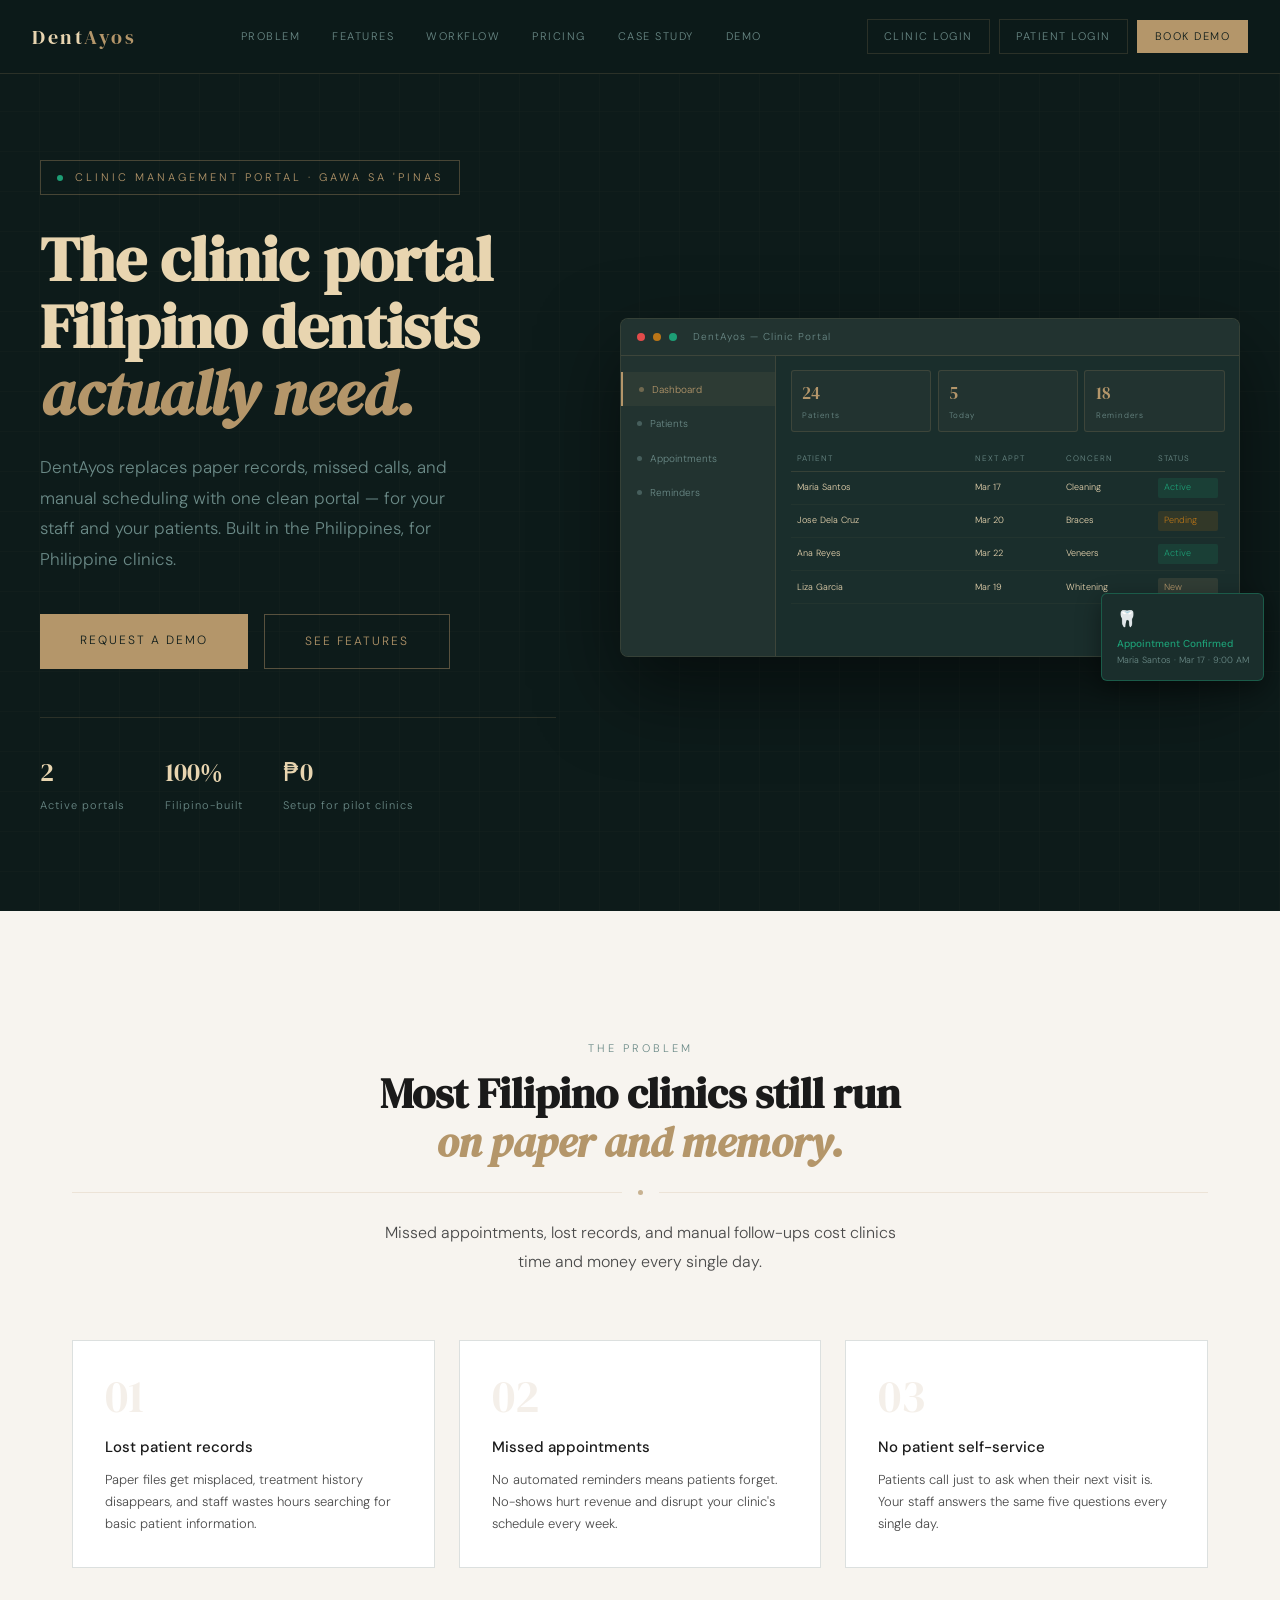
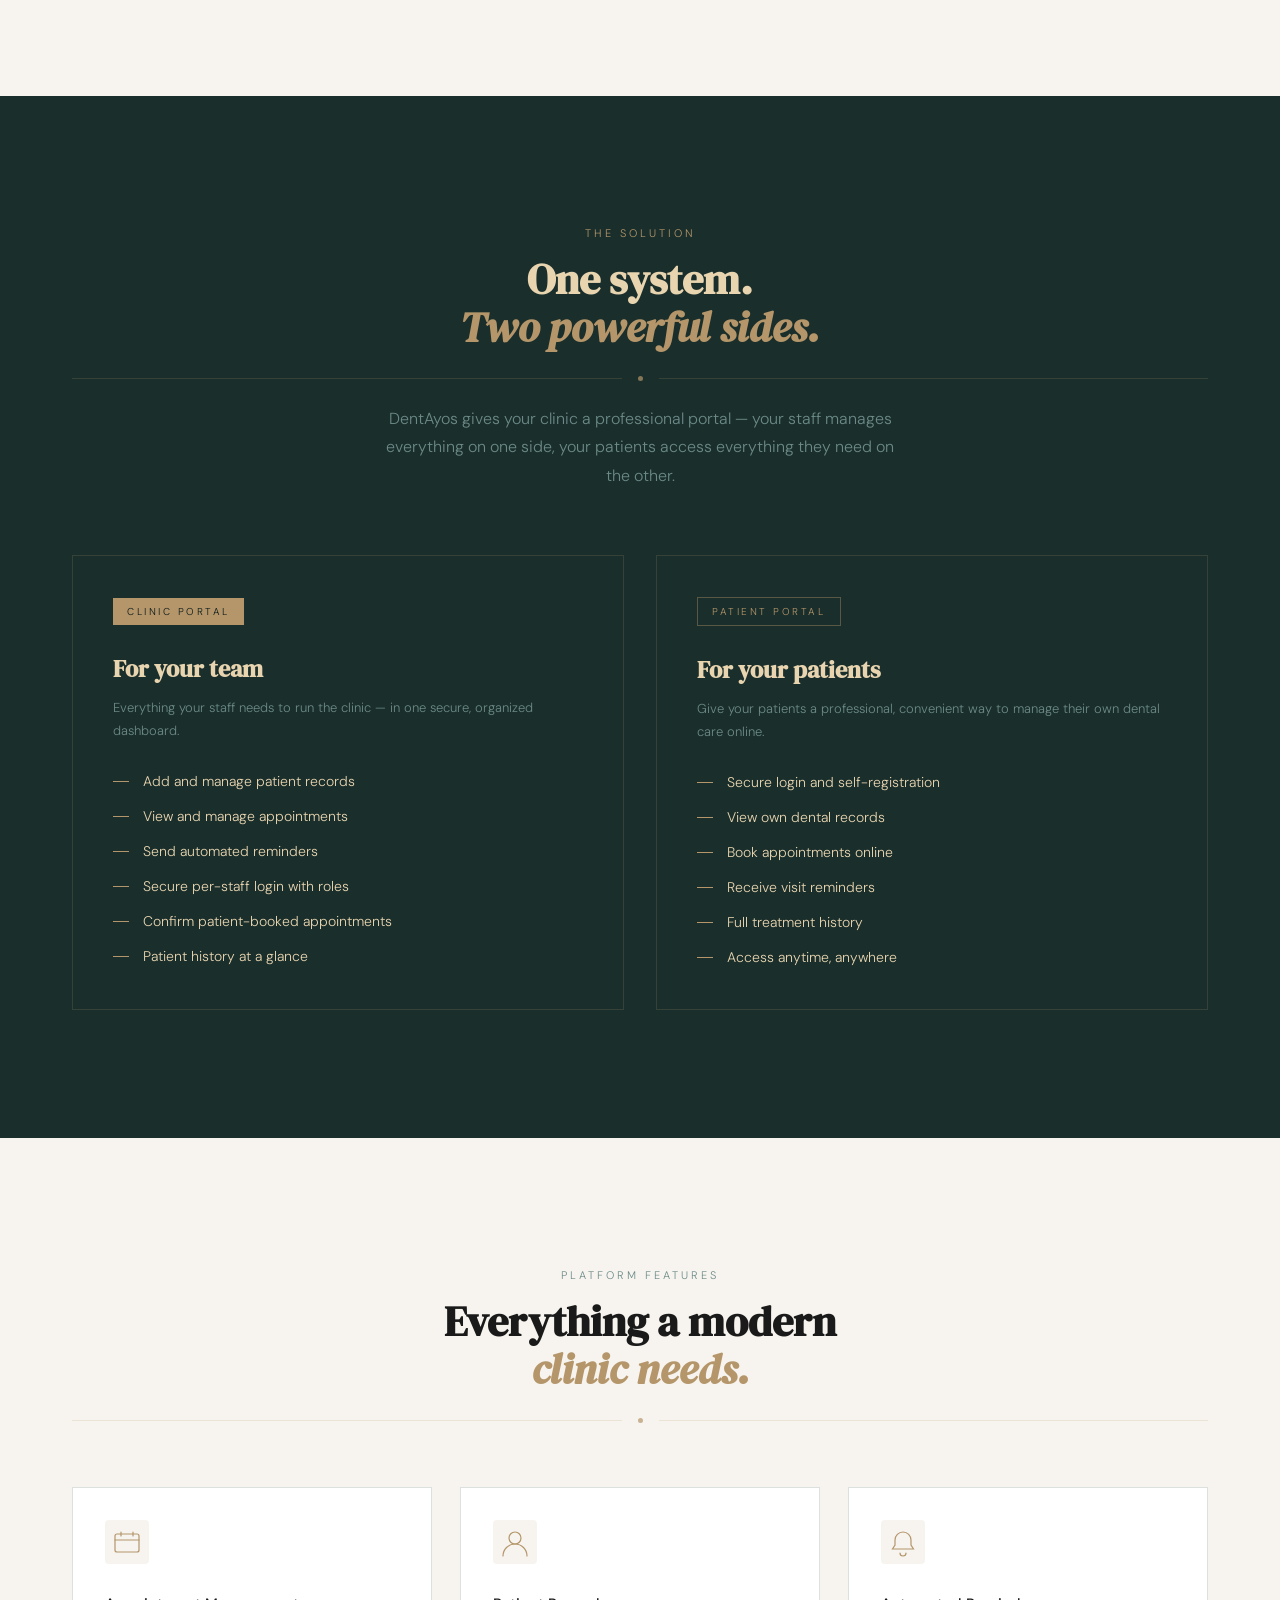
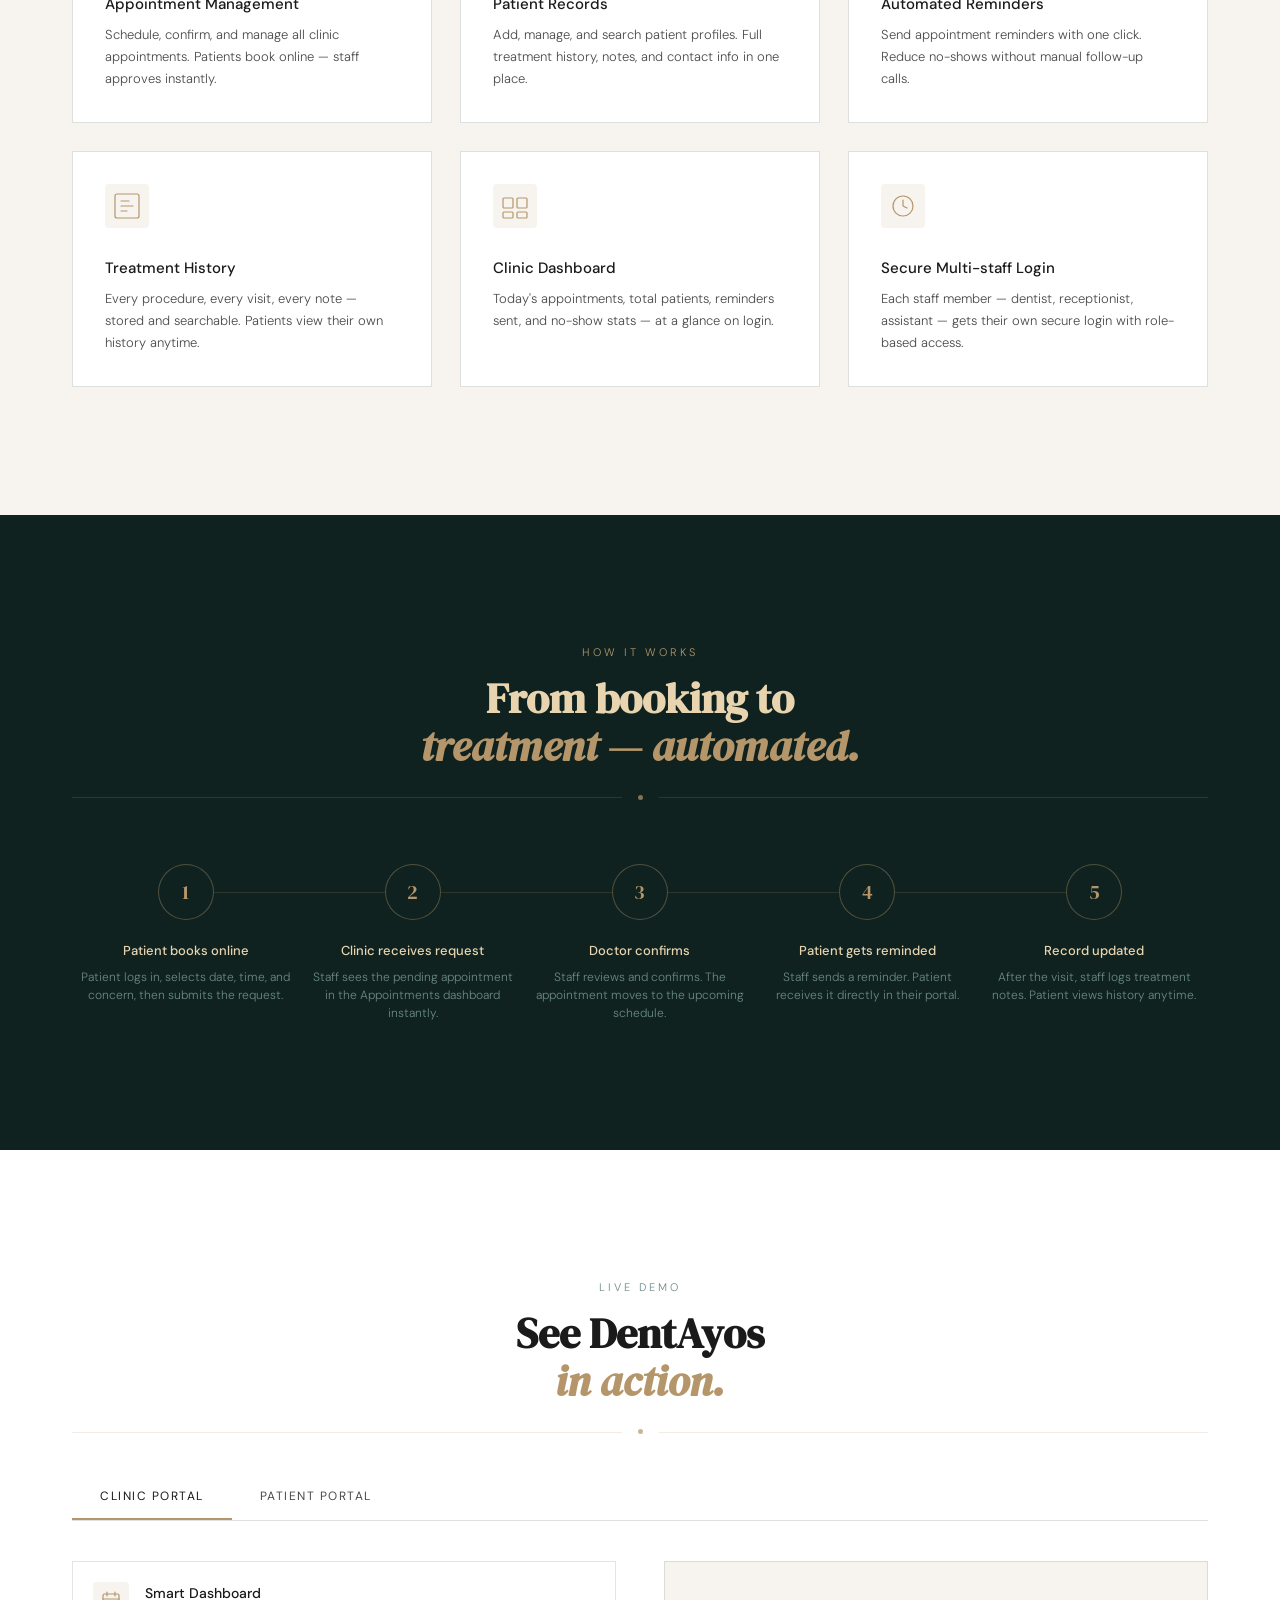
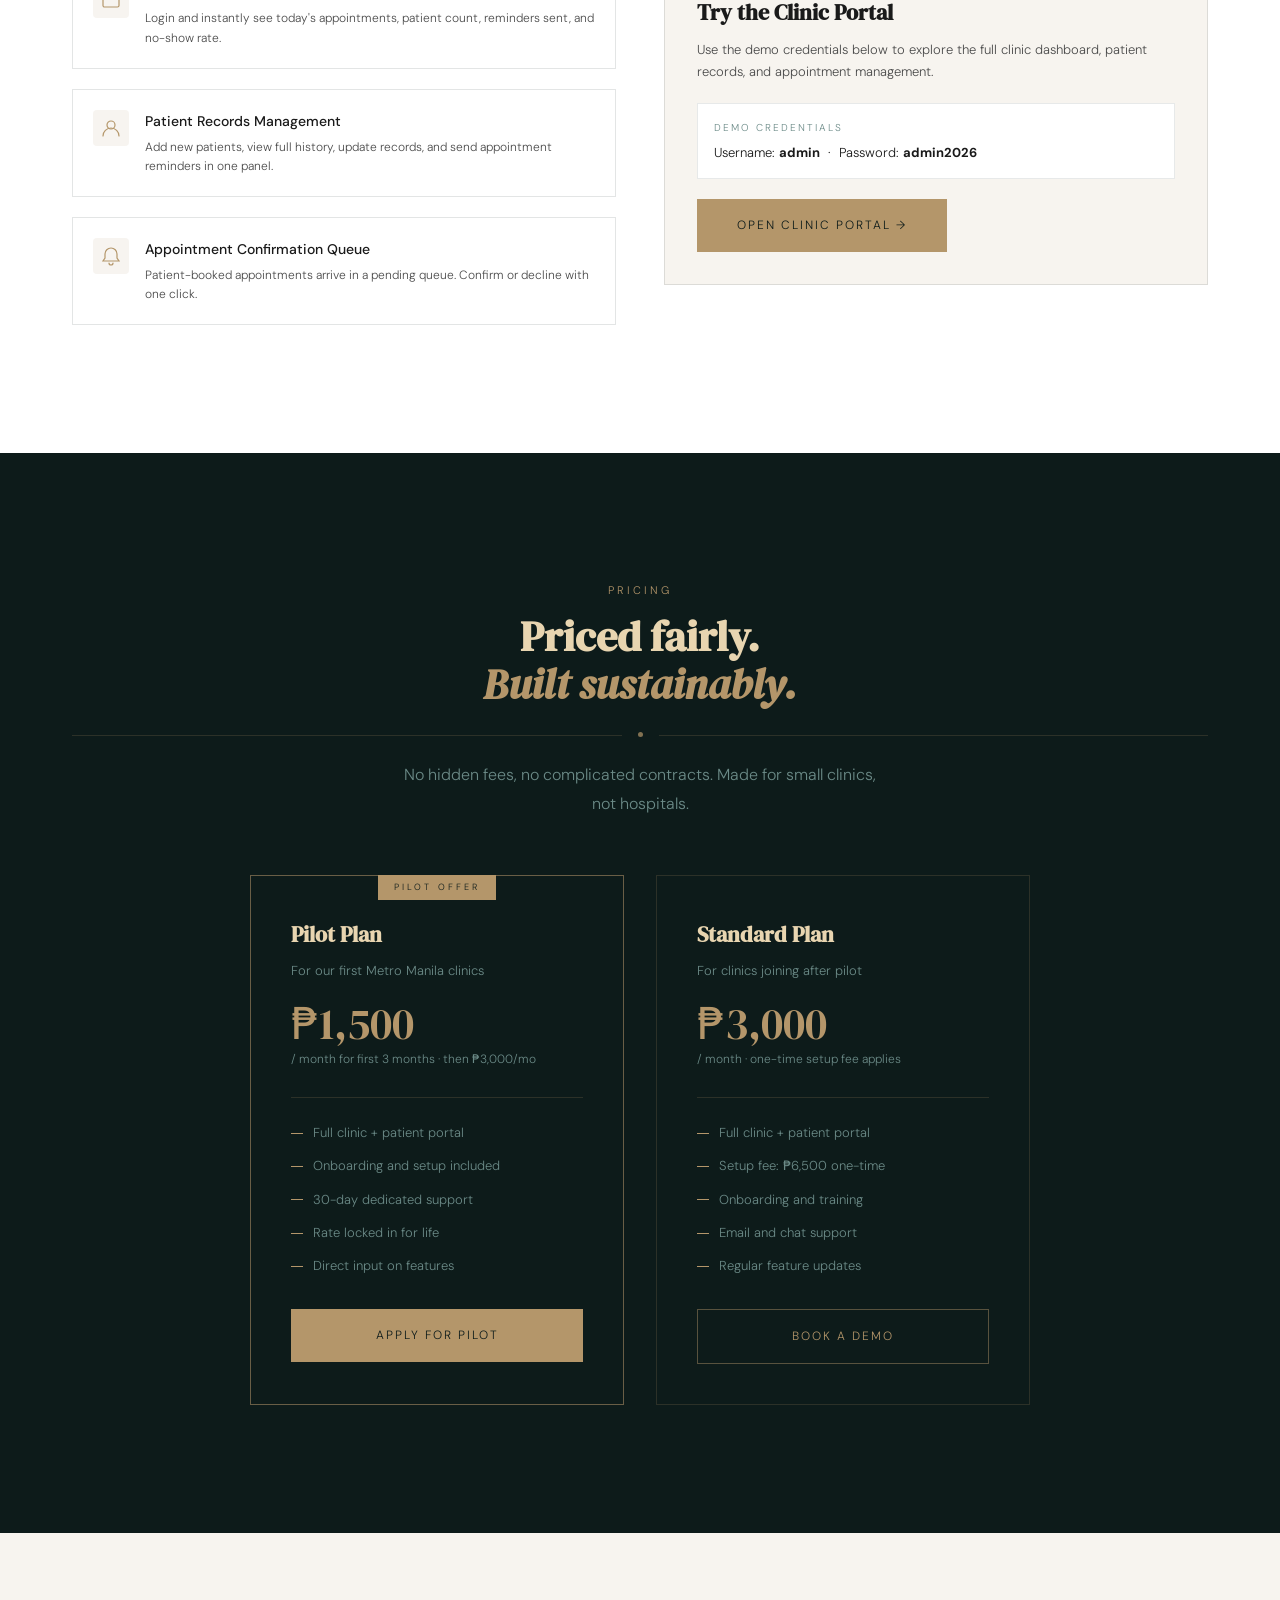
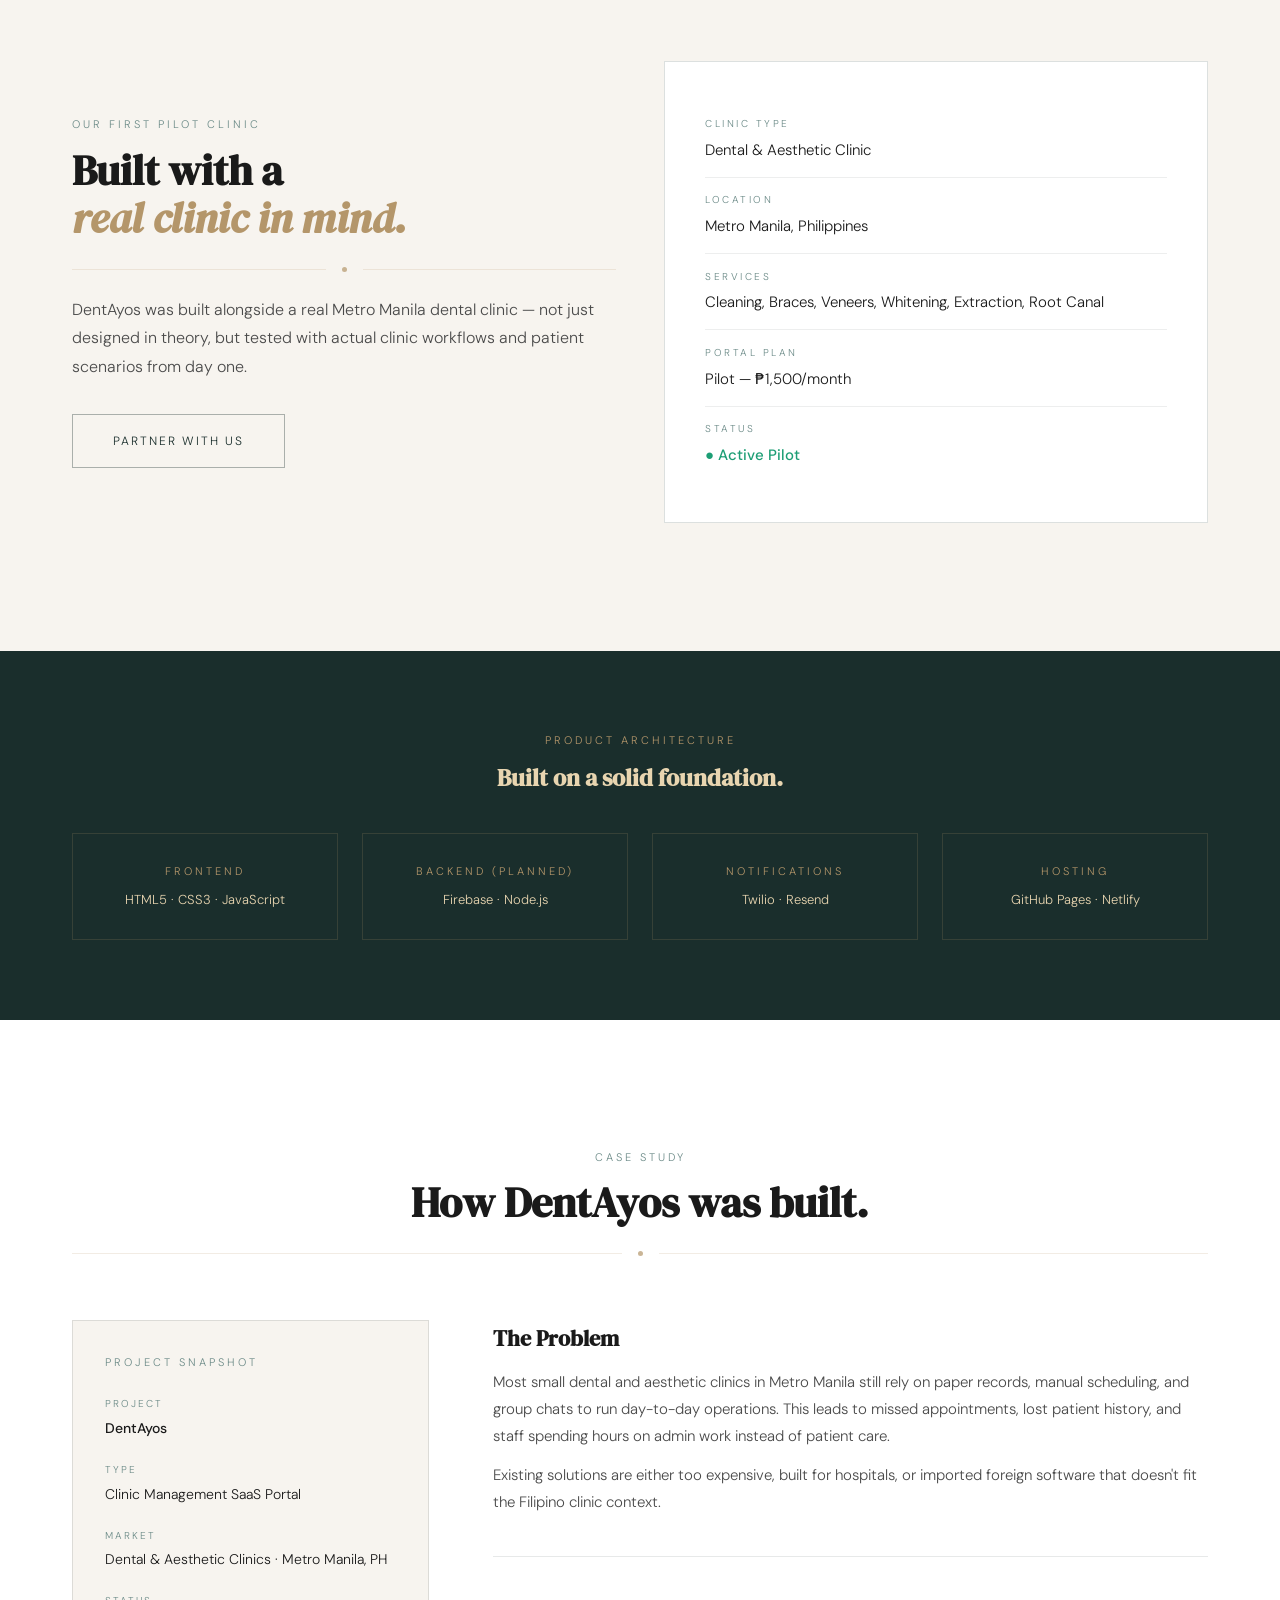
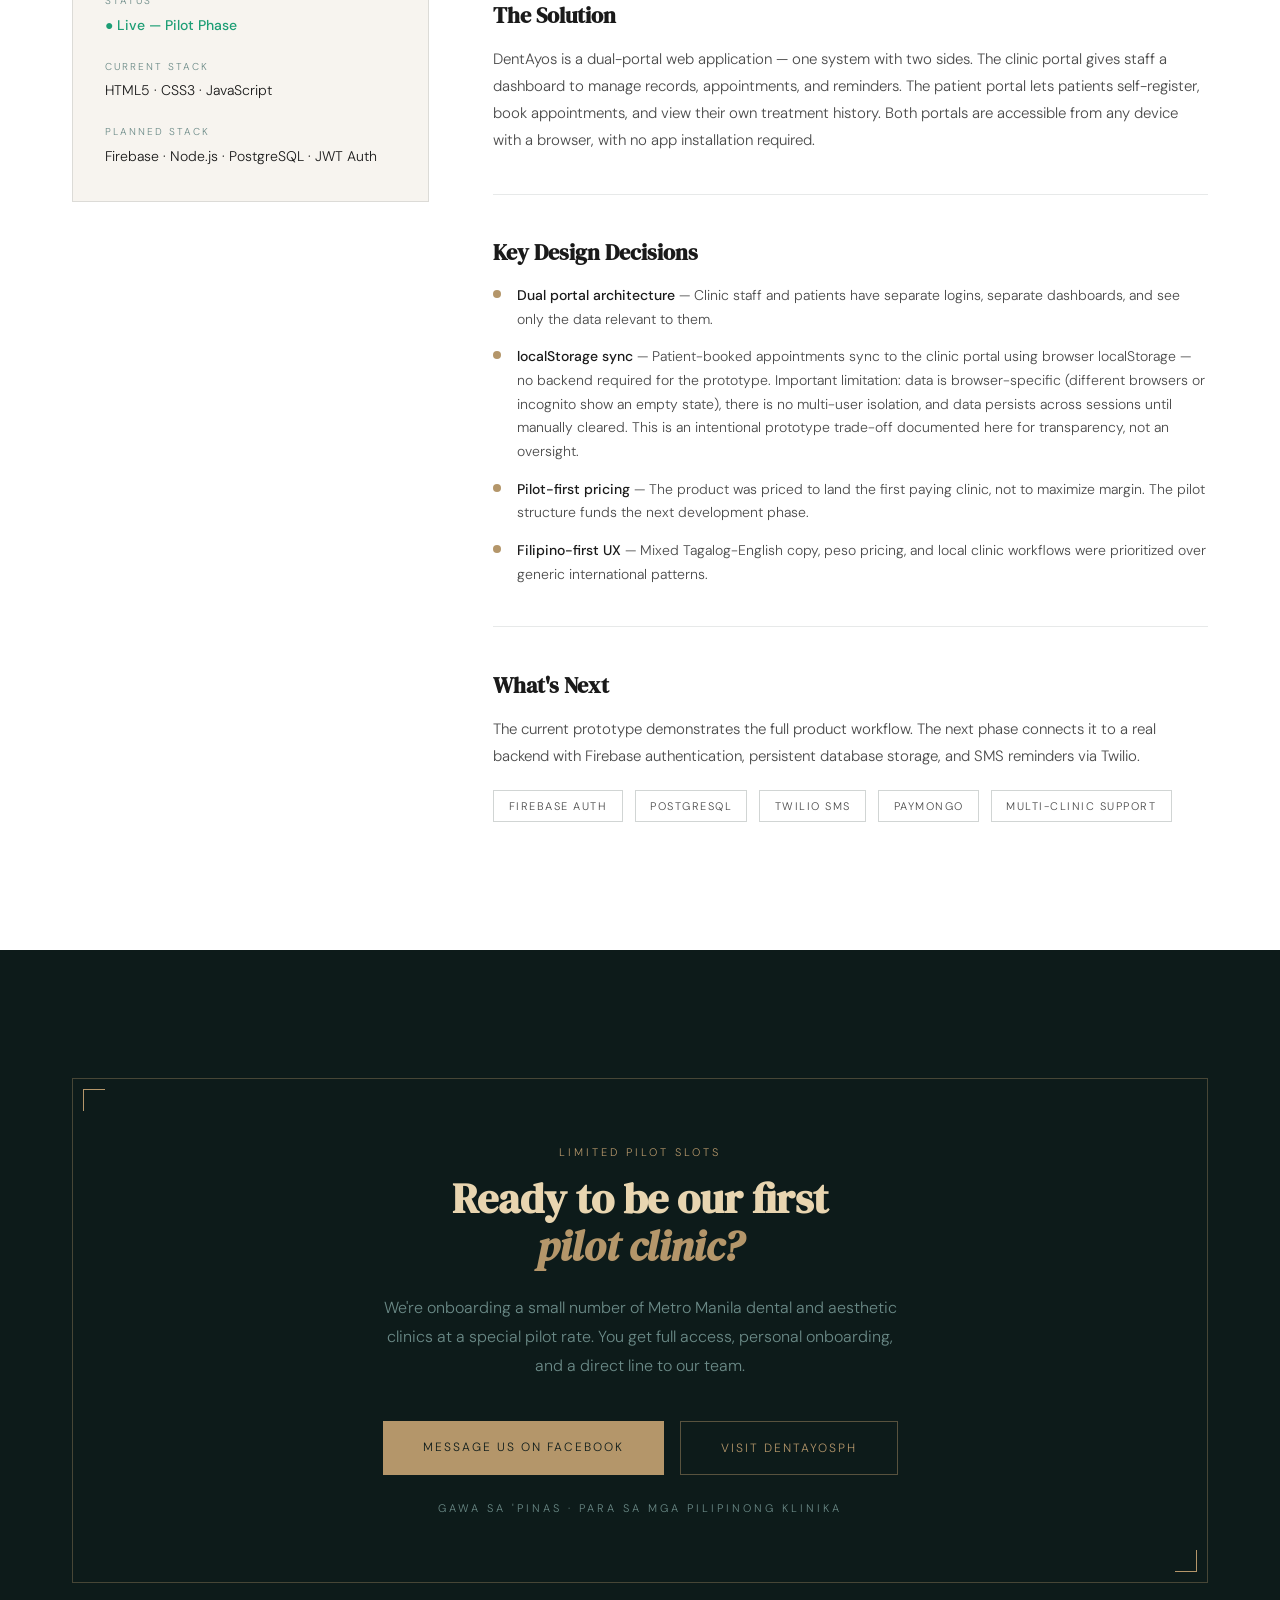
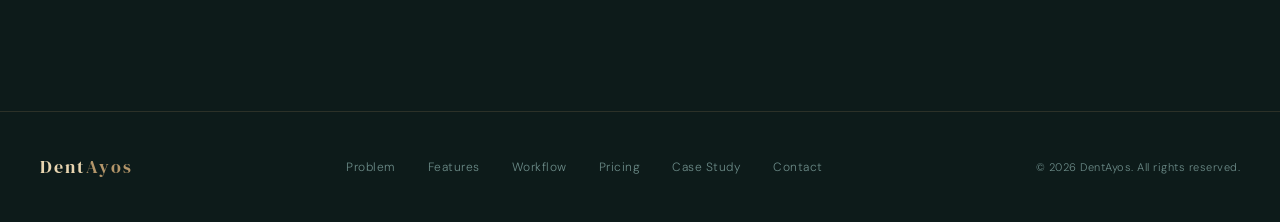
==== commit af170953: "Fix routing  absolute path redirect, cache control on all portals, logout overlay transition" ====
--- a/index.html
+++ b/index.html
@@ -683,7 +683,7 @@
               </div>
               <div style="display:flex;gap:1rem;align-items:flex-start;">
                 <div style="width:8px;height:8px;border-radius:50%;background:var(--gold);flex-shrink:0;margin-top:.4rem;"></div>
-                <p style="font-size:14px;color:var(--tx2);line-height:1.7;"><strong style="color:var(--tx);font-weight:500;">localStorage sync</strong> — Patient-booked appointments sync to the clinic portal in real time using browser localStorage, enabling a full booking workflow without a backend. Note: this means data is browser-specific — different browsers or incognito mode will show an empty state. This is an intentional prototype trade-off, not a bug.</p>
+                <p style="font-size:14px;color:var(--tx2);line-height:1.7;"><strong style="color:var(--tx);font-weight:500;">localStorage sync</strong> — Patient-booked appointments sync to the clinic portal using browser localStorage — no backend required for the prototype. Important limitation: data is browser-specific (different browsers or incognito show an empty state), there is no multi-user isolation, and data persists across sessions until manually cleared. This is an intentional prototype trade-off documented here for transparency, not an oversight.</p>
               </div>
               <div style="display:flex;gap:1rem;align-items:flex-start;">
                 <div style="width:8px;height:8px;border-radius:50%;background:var(--gold);flex-shrink:0;margin-top:.4rem;"></div>
@@ -706,7 +706,6 @@
               <span style="font-size:11px;letter-spacing:1.5px;text-transform:uppercase;padding:.35rem .9rem;border:0.5px solid rgba(26,46,44,.2);color:var(--tx2);">PayMongo</span>
               <span style="font-size:11px;letter-spacing:1.5px;text-transform:uppercase;padding:.35rem .9rem;border:0.5px solid rgba(26,46,44,.2);color:var(--tx2);">Multi-clinic support</span>
             </div>
-            <a href="architecture.html" class="btn-outline" style="margin-top:1.25rem;display:inline-block;">View System Architecture →</a>
           </div>
         </div>
       </div>
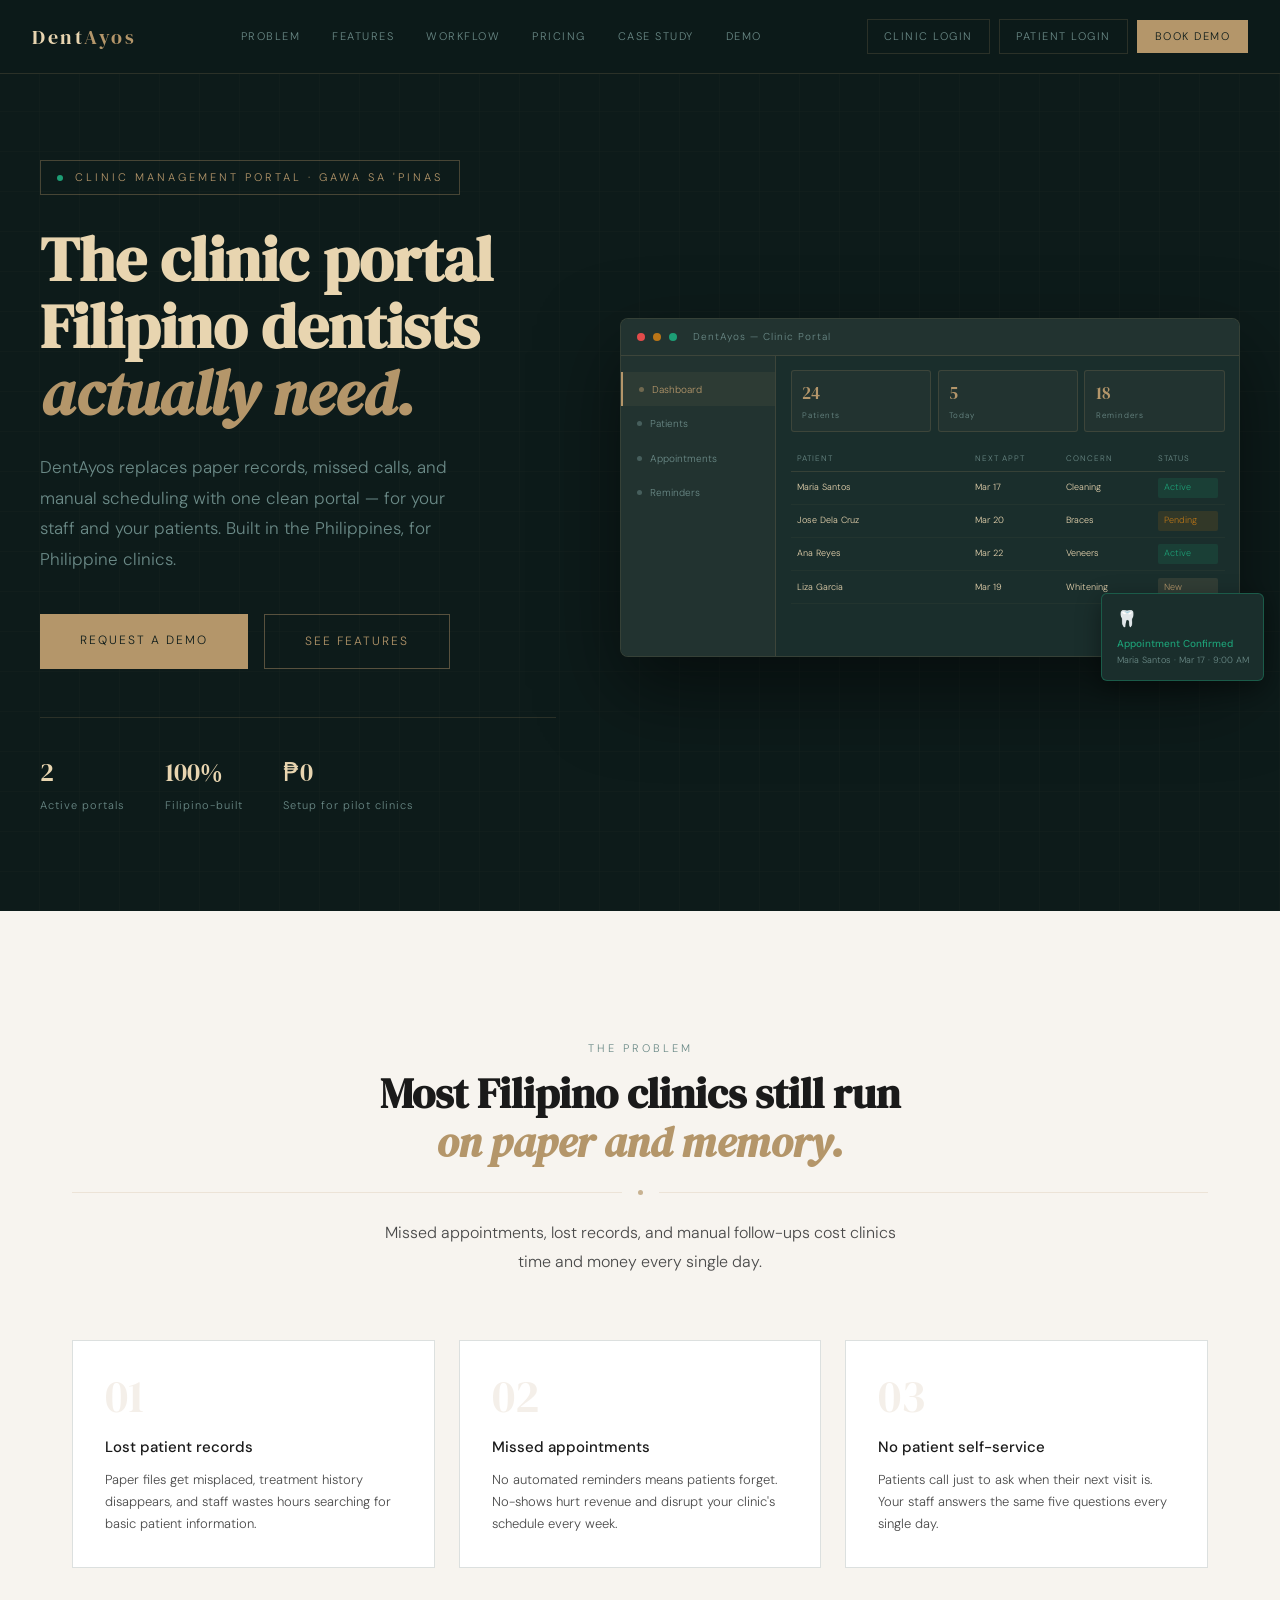
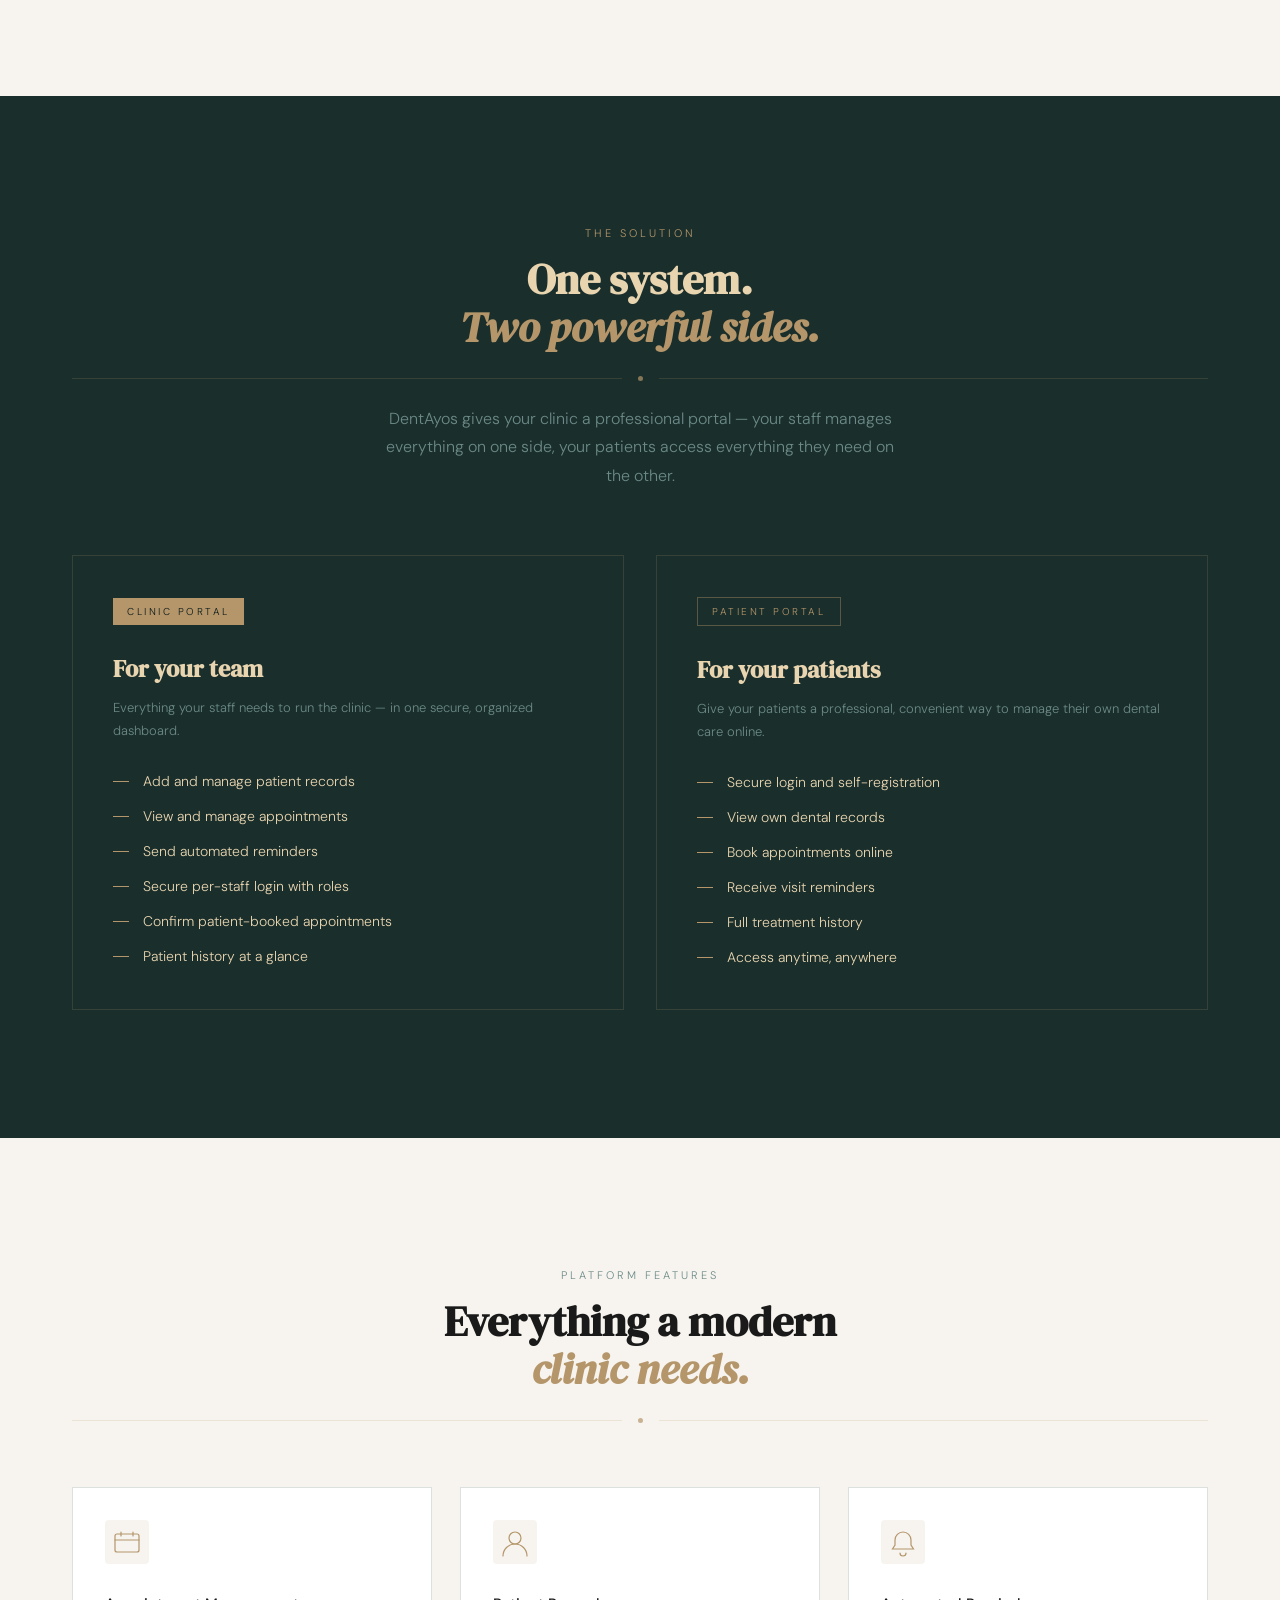
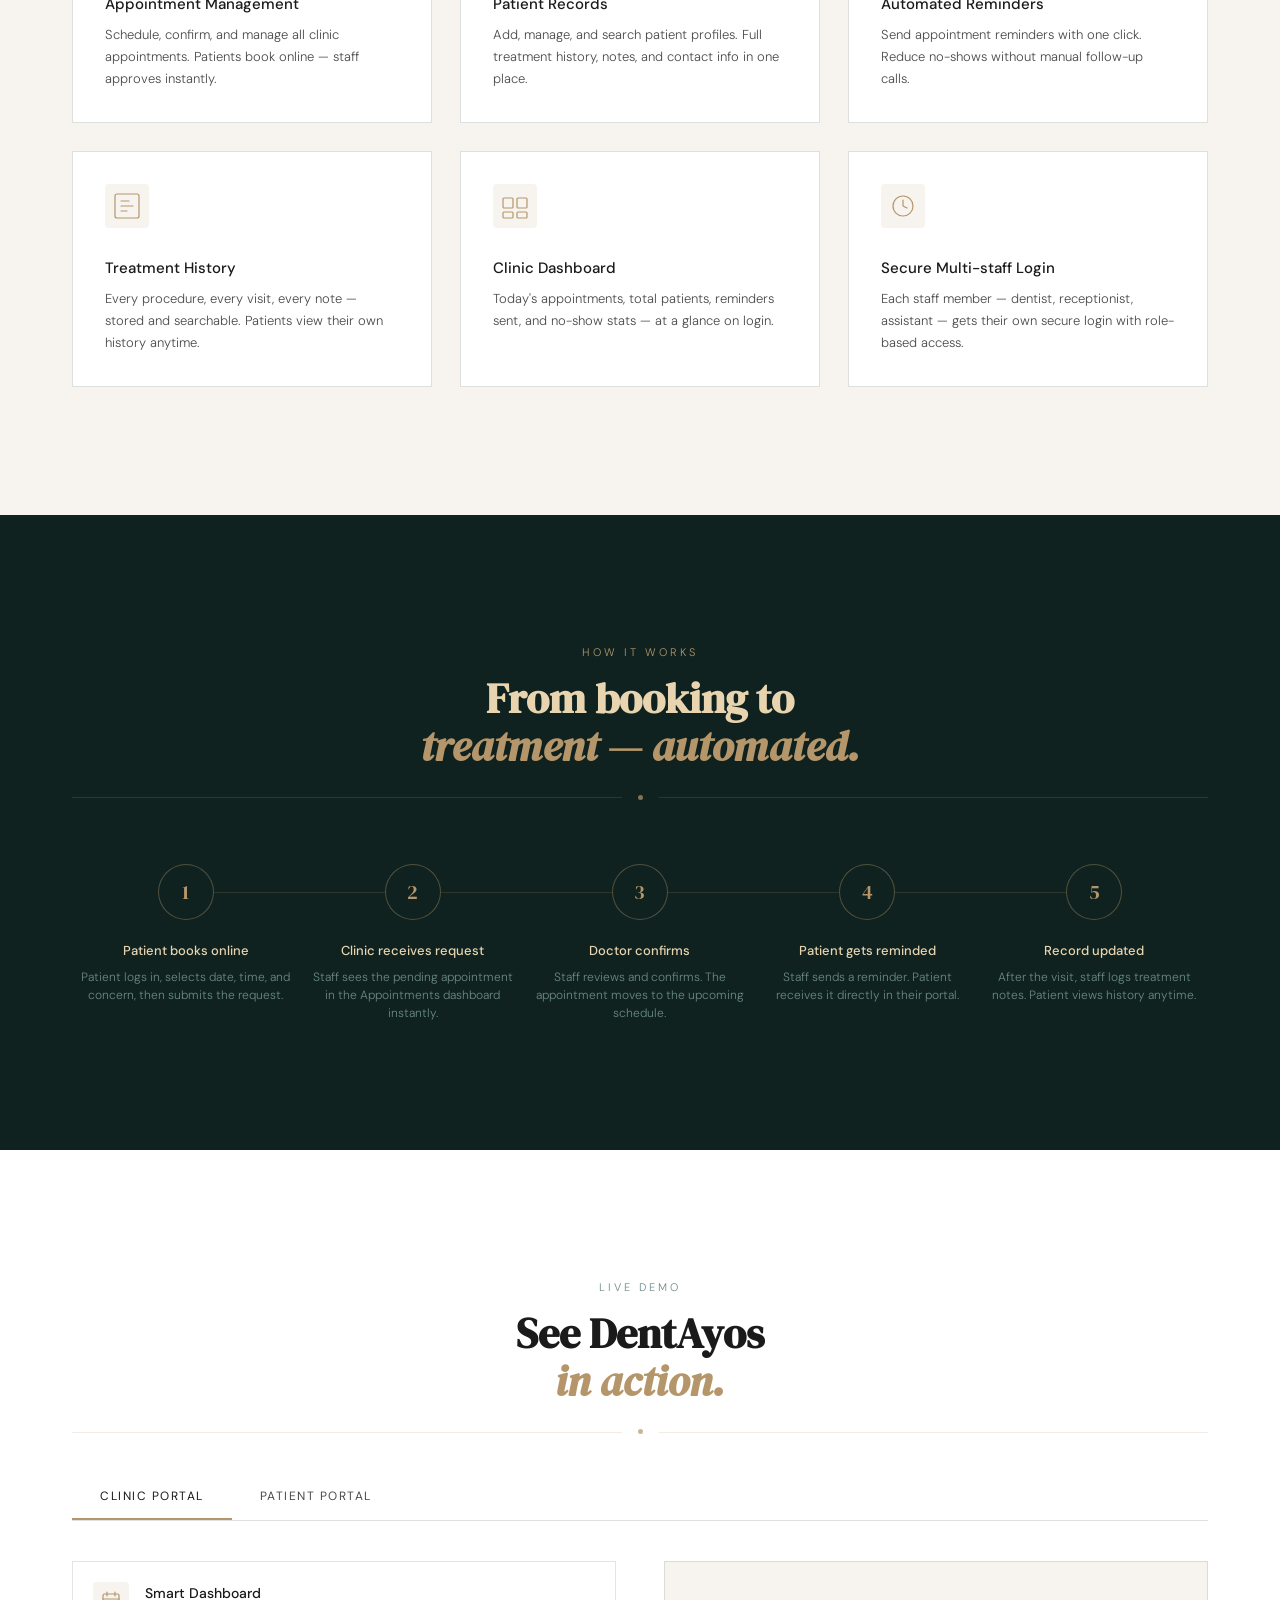
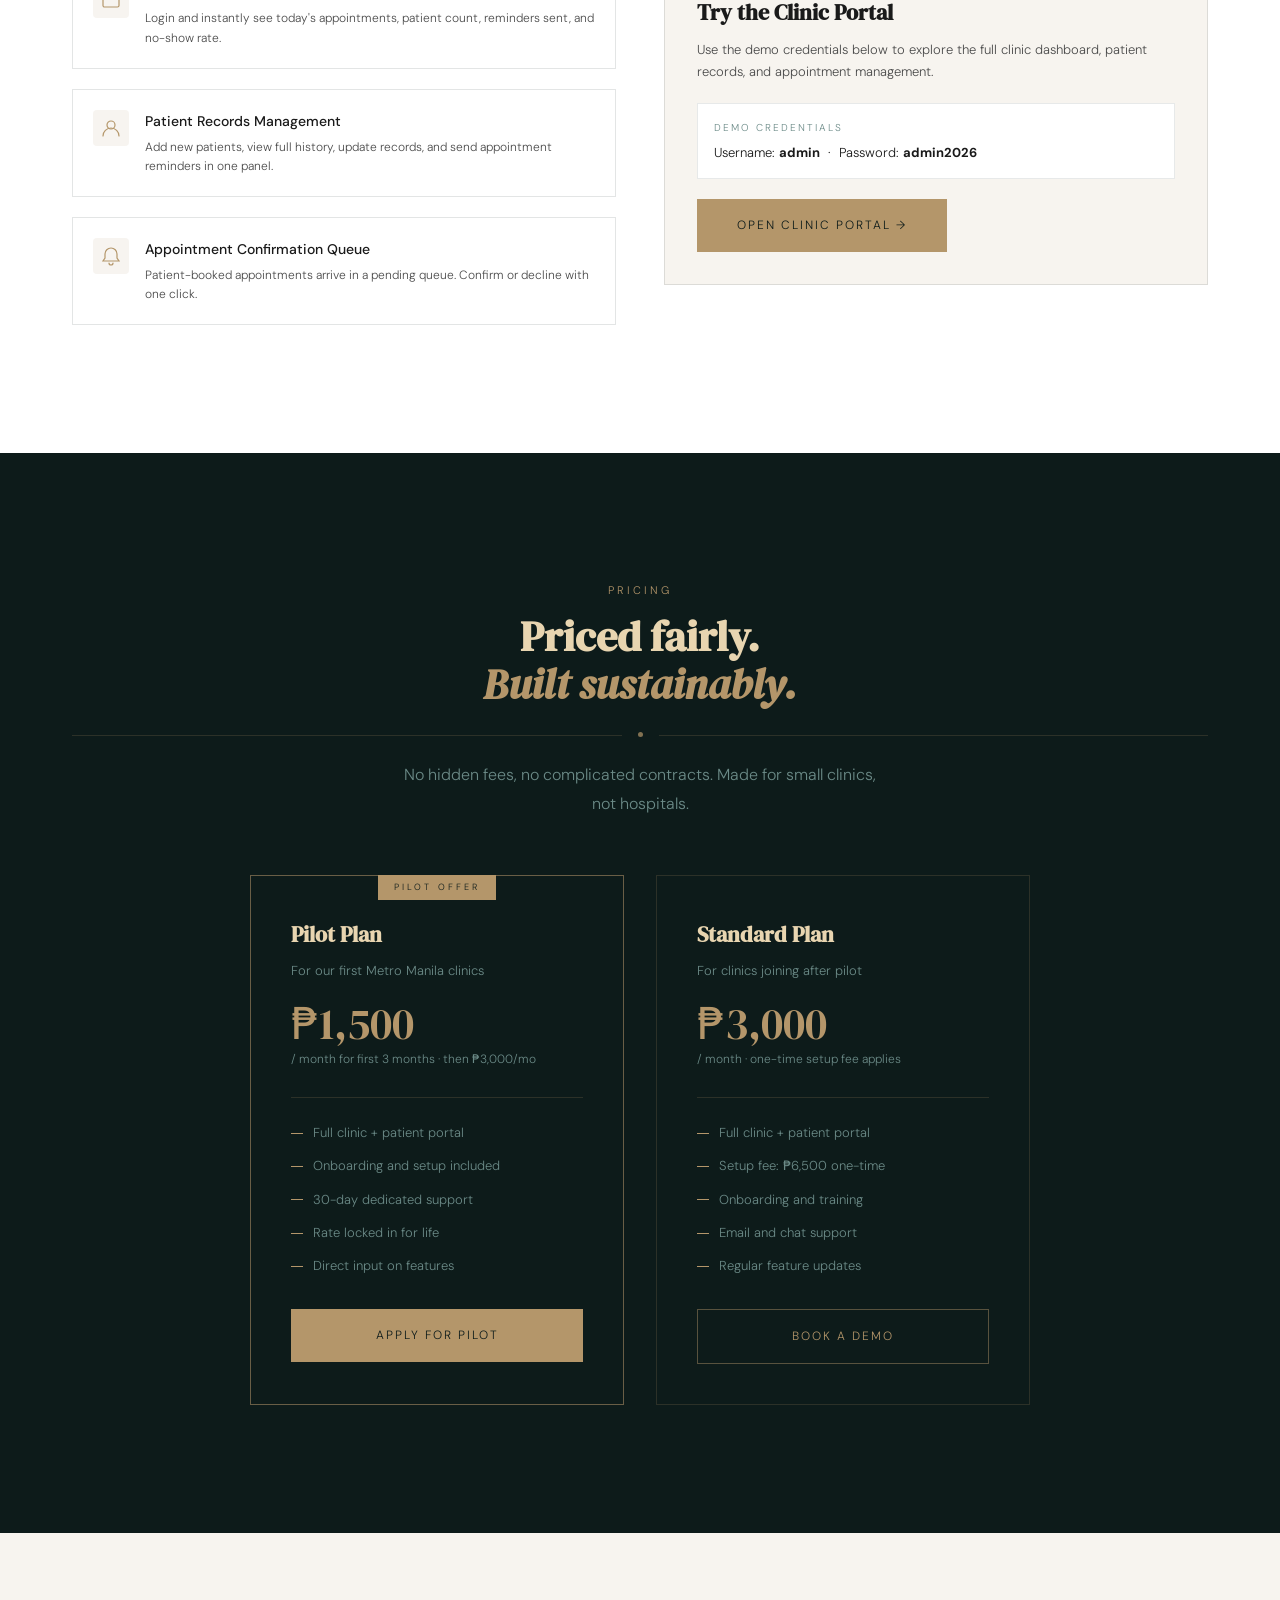
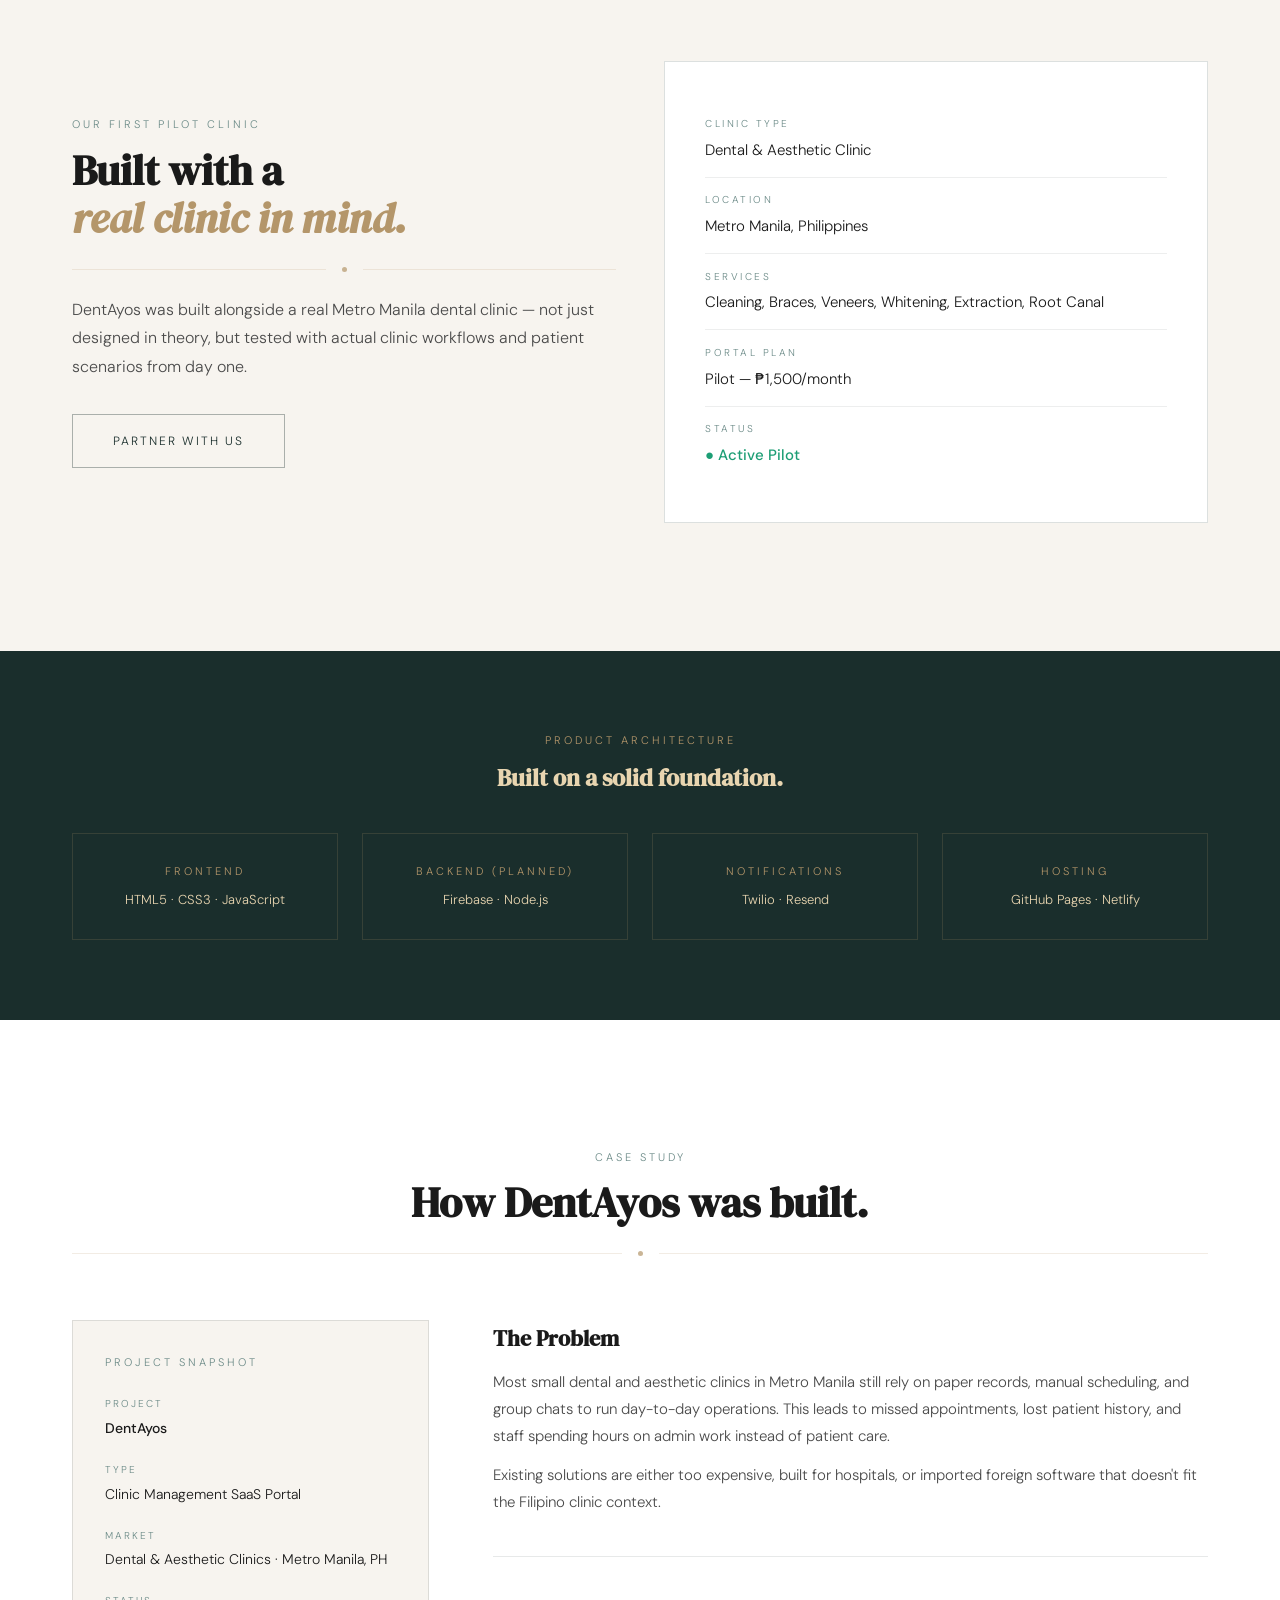
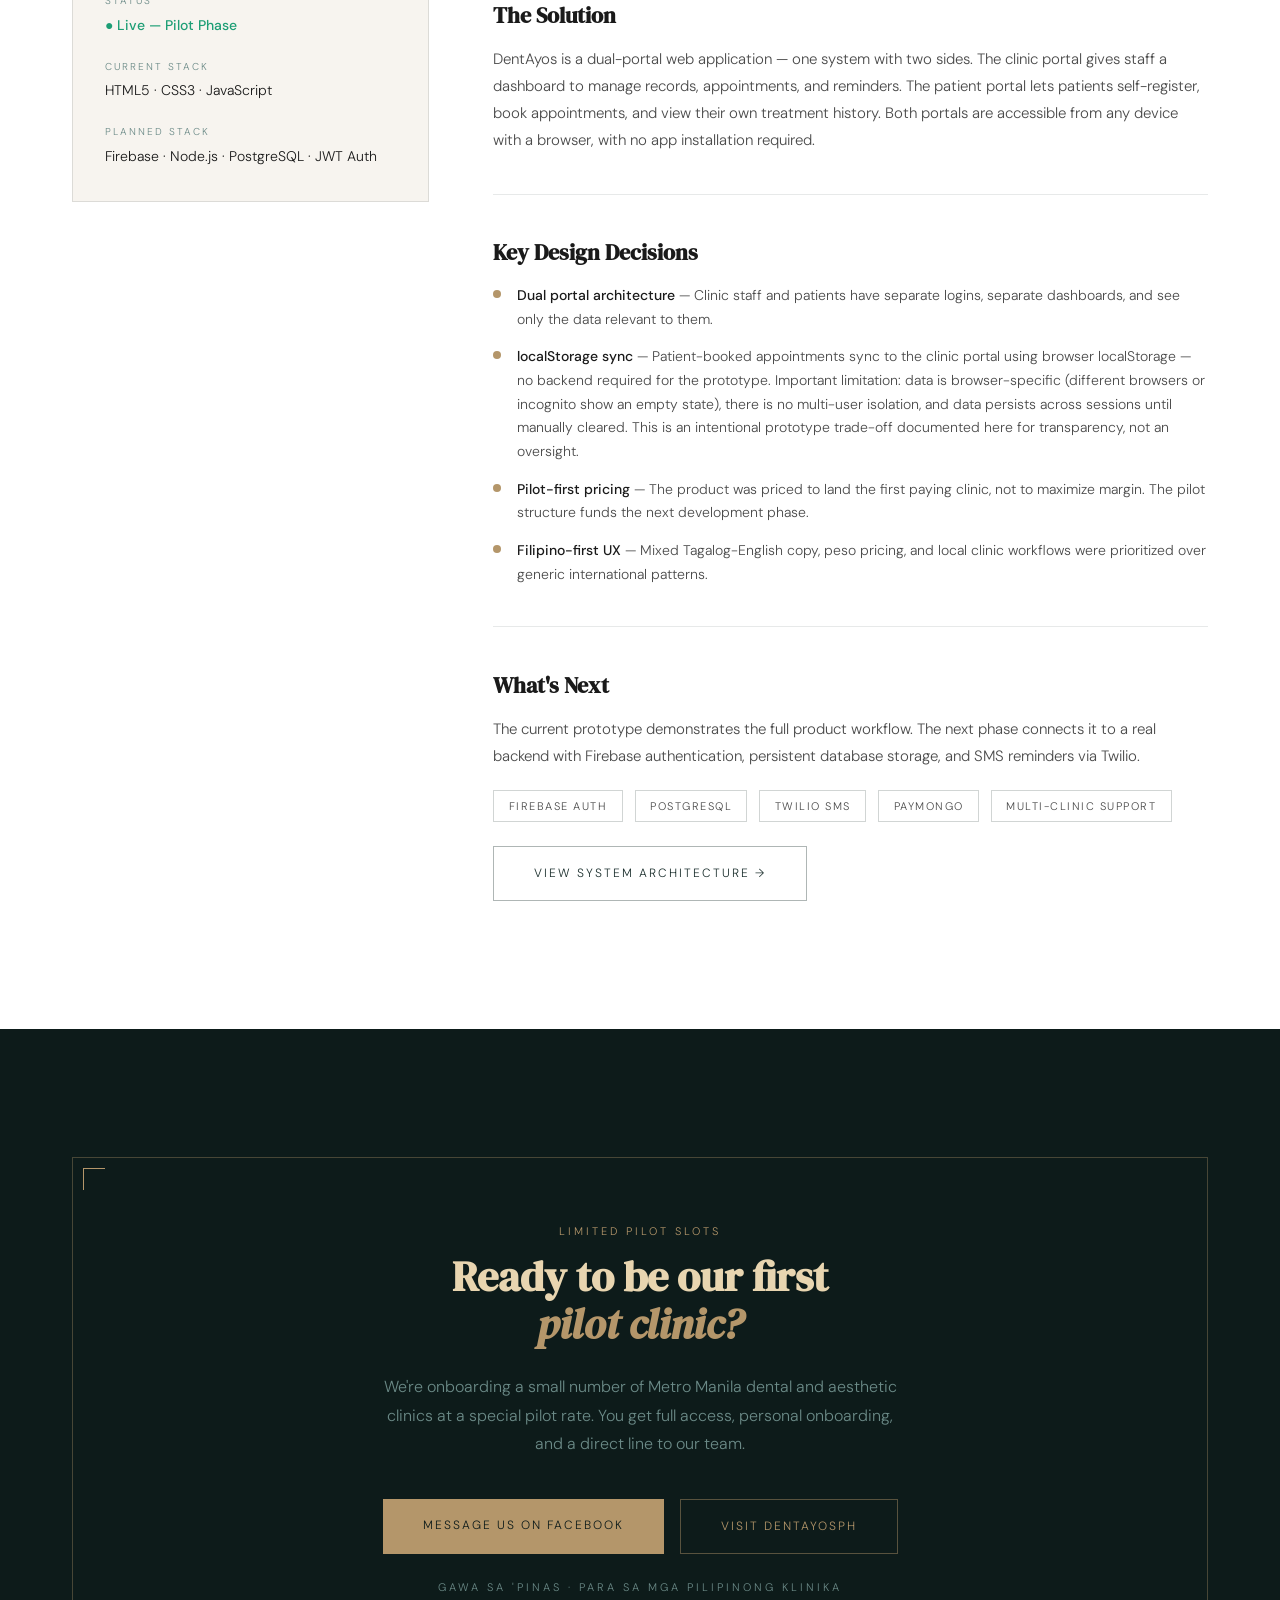
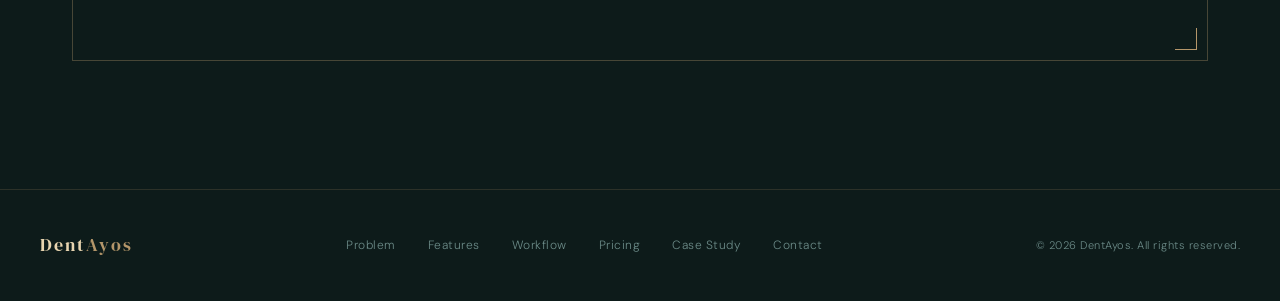
==== commit c28c0843: "Restore View System Architecture link in case study" ====
--- a/index.html
+++ b/index.html
@@ -706,6 +706,7 @@
               <span style="font-size:11px;letter-spacing:1.5px;text-transform:uppercase;padding:.35rem .9rem;border:0.5px solid rgba(26,46,44,.2);color:var(--tx2);">PayMongo</span>
               <span style="font-size:11px;letter-spacing:1.5px;text-transform:uppercase;padding:.35rem .9rem;border:0.5px solid rgba(26,46,44,.2);color:var(--tx2);">Multi-clinic support</span>
             </div>
+            <a href="architecture.html" class="btn-outline" style="margin-top:1.5rem;display:inline-block;">View System Architecture →</a>
           </div>
         </div>
       </div>
